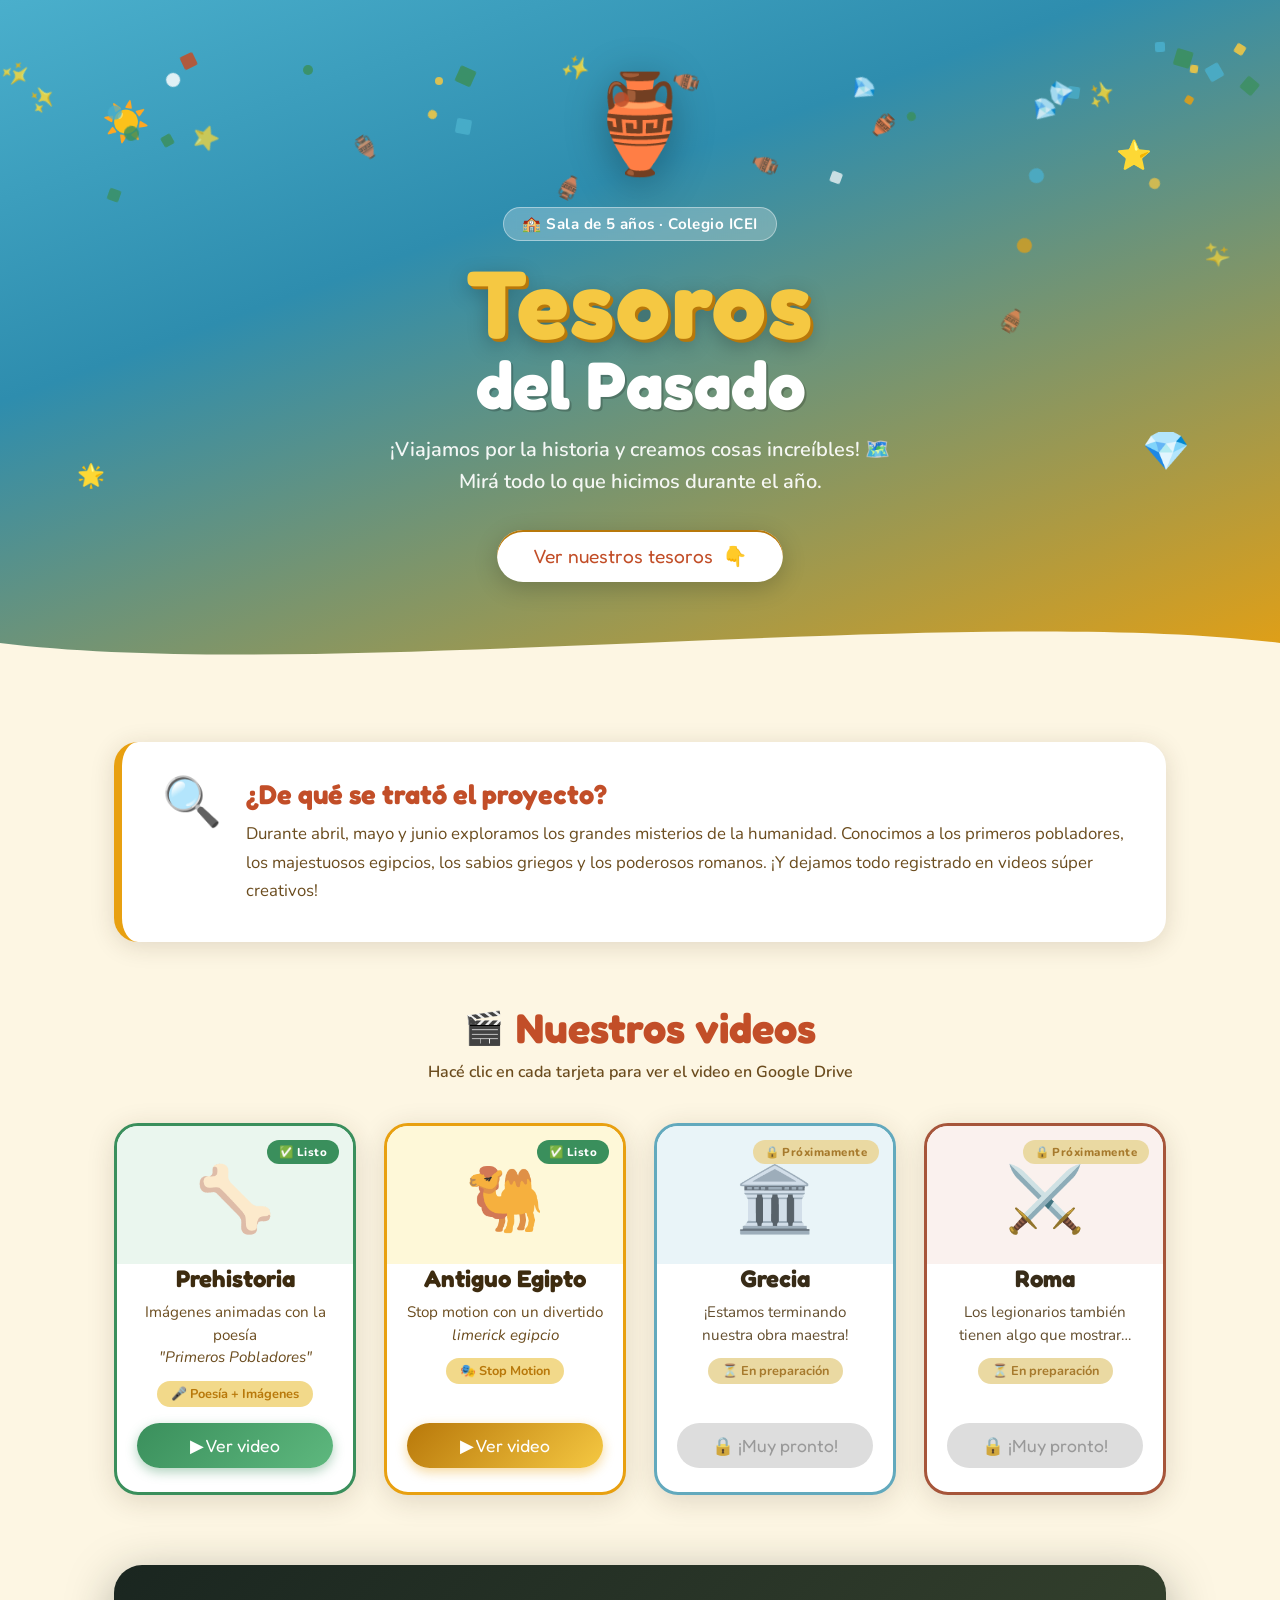
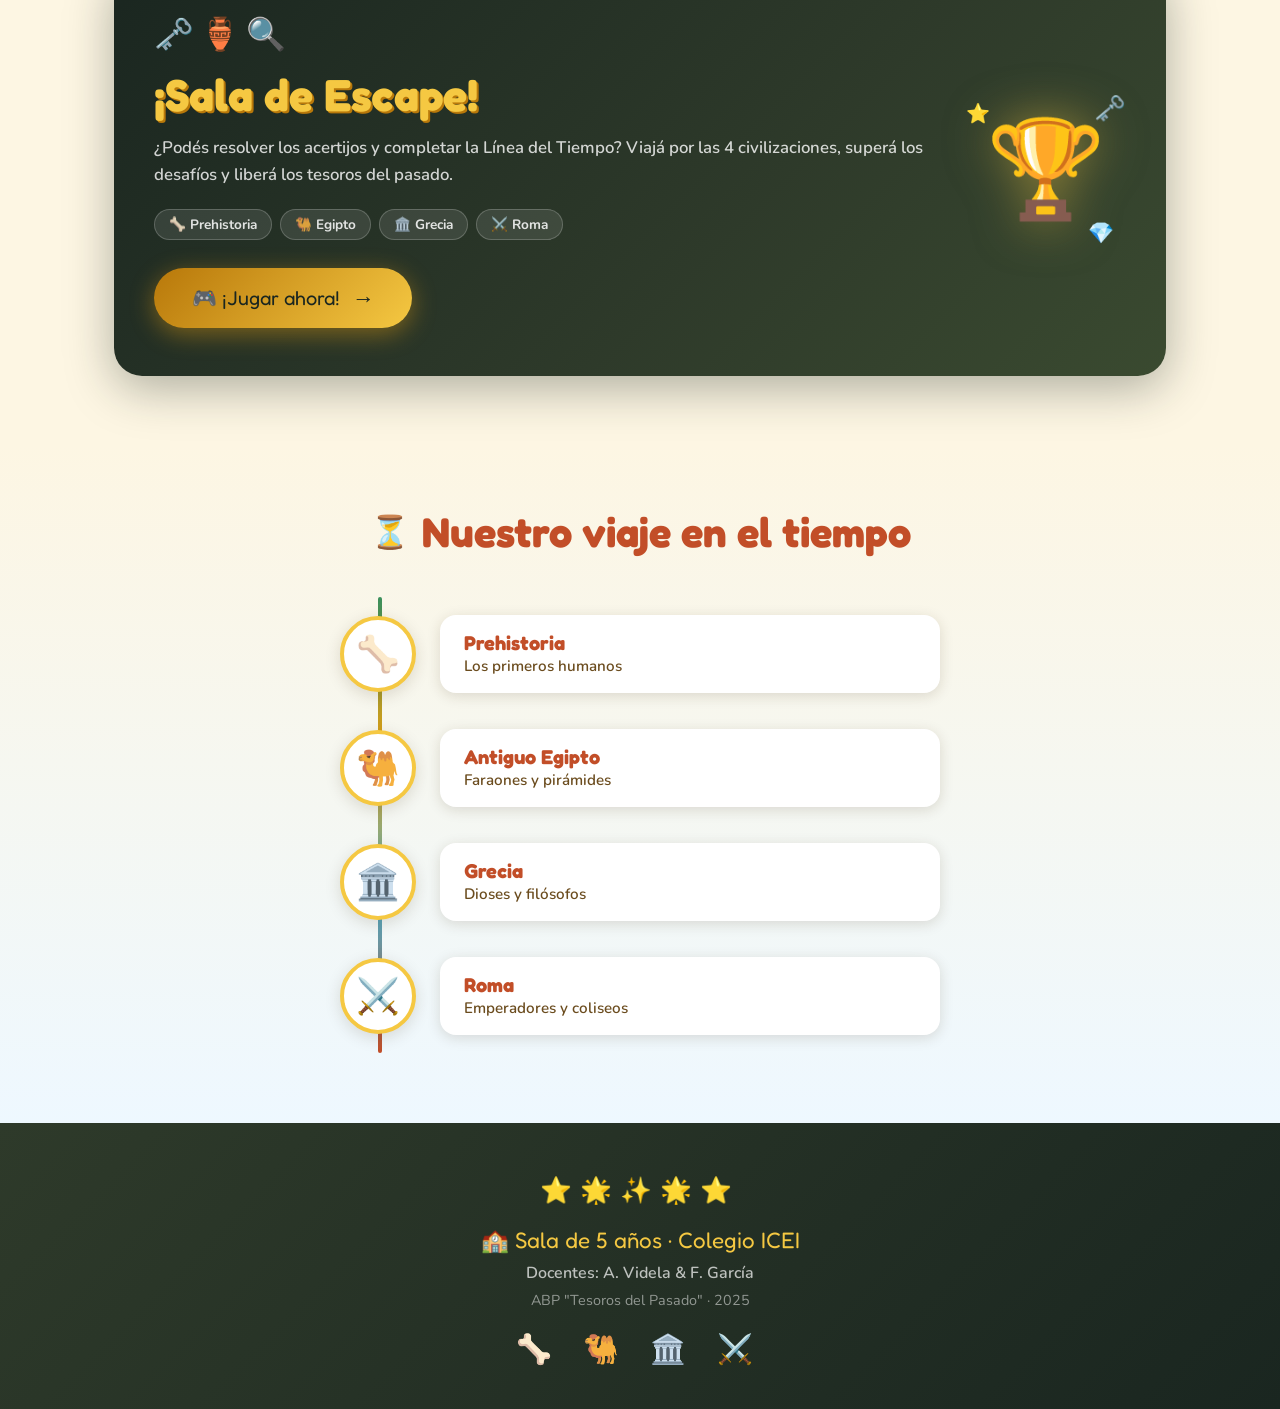
==== index.html @ e6f13789 "Update video links in index.html" ====
<!DOCTYPE html>
<html lang="es">
<head>
  <meta charset="UTF-8" />
  <meta name="viewport" content="width=device-width, initial-scale=1.0" />
  <title>Tesoros del Pasado · Sala de 5 · ICEI</title>
  <link rel="stylesheet" href="styles.css" />
  <link rel="preconnect" href="https://fonts.googleapis.com" />
  <link rel="preconnect" href="https://fonts.gstatic.com" crossorigin />
  <link href="https://fonts.googleapis.com/css2?family=Fredoka+One&family=Nunito:wght@400;600;700;800&display=swap" rel="stylesheet" />
</head>
<body>

  <!-- Partículas de fondo -->
  <div class="particles" id="particles"></div>

  <!-- HERO -->
  <header class="hero">
    <div class="hero-deco deco-sun">☀️</div>
    <div class="hero-deco deco-star1">⭐</div>
    <div class="hero-deco deco-star2">🌟</div>
    <div class="hero-deco deco-gem">💎</div>

    <div class="chest-wrap">
      <div class="chest" aria-hidden="true">🏺</div>
    </div>

    <div class="hero-content">
      <p class="school-tag">🏫 Sala de 5 años · Colegio ICEI</p>
      <h1>
        <span class="title-line1">Tesoros</span>
        <span class="title-line2">del Pasado</span>
      </h1>
      <p class="hero-subtitle">
        ¡Viajamos por la historia y creamos cosas increíbles! 🗺️<br/>
        Mirá todo lo que hicimos durante el año.
      </p>
      <a href="#videos" class="btn-hero">
        <span>Ver nuestros tesoros</span>
        <span class="btn-icon">👇</span>
      </a>
    </div>

    <div class="wave-divider">
      <svg viewBox="0 0 1440 80" preserveAspectRatio="none" xmlns="http://www.w3.org/2000/svg">
        <path d="M0,40 C360,80 1080,0 1440,40 L1440,80 L0,80 Z" fill="var(--bg-main)"/>
      </svg>
    </div>
  </header>

  <!-- INTRO -->
  <section class="intro">
    <div class="container">
      <div class="intro-card">
        <span class="intro-emoji">🔍</span>
        <div>
          <h2>¿De qué se trató el proyecto?</h2>
          <p>
            Durante abril, mayo y junio exploramos los grandes misterios de la humanidad.
            Conocimos a los primeros pobladores, los majestuosos egipcios, los sabios griegos
            y los poderosos romanos. ¡Y dejamos todo registrado en videos súper creativos!
          </p>
        </div>
      </div>
    </div>
  </section>

  <!-- CIVILIZACIONES / VIDEOS -->
  <section class="videos-section" id="videos">
    <div class="container">
      <h2 class="section-title">
        <span class="section-title-emoji">🎬</span>
        Nuestros videos
      </h2>
      <p class="section-subtitle">Hacé clic en cada tarjeta para ver el video en Google Drive</p>

      <div class="cards-grid">

        <!-- PREHISTORIA -->
        <div class="civ-card" data-civ="prehistoria">
          <div class="card-badge ready">✅ Listo</div>
          <div class="card-emoji-wrap">
            <span class="card-emoji">🦴</span>
          </div>
          <div class="card-body">
            <h3 class="card-title">Prehistoria</h3>
            <p class="card-desc">
              Imágenes animadas con la poesía<br/>
              <em>"Primeros Pobladores"</em>
            </p>
            <div class="card-tag">🎤 Poesía + Imágenes</div>
          </div>
          <a
            href="https://drive.google.com/file/d/1XI5J0Gv-bf2W5yd8qesrGZN_6eyUNTQC/view?usp=drive_link"
            target="_blank"
            rel="noopener noreferrer"
            class="card-btn"
            aria-label="Ver video de Prehistoria"
          >
            ▶ Ver video
          </a>
        </div>

        <!-- ANTIGUO EGIPTO -->
        <div class="civ-card" data-civ="egipto">
          <div class="card-badge ready">✅ Listo</div>
          <div class="card-emoji-wrap">
            <span class="card-emoji">🐫</span>
          </div>
          <div class="card-body">
            <h3 class="card-title">Antiguo Egipto</h3>
            <p class="card-desc">
              Stop motion con un divertido<br/>
              <em>limerick egipcio</em>
            </p>
            <div class="card-tag">🎭 Stop Motion</div>
          </div>
          <a
            href="https://drive.google.com/file/d/1hQ1xuEGRsWvH4K3IWUWtG8ObtBaHSPZH/view?usp=drive_link"
            target="_blank"
            rel="noopener noreferrer"
            class="card-btn"
            aria-label="Ver video de Antiguo Egipto"
          >
            ▶ Ver video
          </a>
        </div>

        <!-- GRECIA -->
        <div class="civ-card coming-soon" data-civ="grecia">
          <div class="card-badge soon">🔒 Próximamente</div>
          <div class="card-emoji-wrap">
            <span class="card-emoji">🏛️</span>
          </div>
          <div class="card-body">
            <h3 class="card-title">Grecia</h3>
            <p class="card-desc">
              ¡Estamos terminando<br/>nuestra obra maestra!
            </p>
            <div class="card-tag">⏳ En preparación</div>
          </div>
          <div class="card-btn disabled" aria-disabled="true">
            🔒 ¡Muy pronto!
          </div>
        </div>

        <!-- ROMA -->
        <div class="civ-card coming-soon" data-civ="roma">
          <div class="card-badge soon">🔒 Próximamente</div>
          <div class="card-emoji-wrap">
            <span class="card-emoji">⚔️</span>
          </div>
          <div class="card-body">
            <h3 class="card-title">Roma</h3>
            <p class="card-desc">
              Los legionarios también<br/>tienen algo que mostrar…
            </p>
            <div class="card-tag">⏳ En preparación</div>
          </div>
          <div class="card-btn disabled" aria-disabled="true">
            🔒 ¡Muy pronto!
          </div>
        </div>

      </div>
    </div>
  </section>

  <!-- SALA DE ESCAPE -->
  <section class="escape-section">
    <div class="container">
      <div class="escape-card">
        <div class="escape-left">
          <div class="escape-icons">🗝️🏺🔍</div>
          <h2 class="escape-title">¡Sala de Escape!</h2>
          <p class="escape-desc">
            ¿Podés resolver los acertijos y completar la Línea del Tiempo?
            Viajá por las 4 civilizaciones, superá los desafíos y liberá los tesoros del pasado.
          </p>
          <div class="escape-badges">
            <span>🦴 Prehistoria</span>
            <span>🐫 Egipto</span>
            <span>🏛️ Grecia</span>
            <span>⚔️ Roma</span>
          </div>
          <a href="escape-room/index.html" class="btn-escape">
            <span>🎮 ¡Jugar ahora!</span>
            <span class="btn-escape-arrow">→</span>
          </a>
        </div>
        <div class="escape-right" aria-hidden="true">
          <div class="escape-chest">🏆</div>
          <div class="escape-deco ed1">🗝️</div>
          <div class="escape-deco ed2">⭐</div>
          <div class="escape-deco ed3">💎</div>
        </div>
      </div>
    </div>
  </section>

  <!-- TIMELINE de civilizaciones -->
  <section class="timeline-section">
    <div class="container">
      <h2 class="section-title">
        <span class="section-title-emoji">⏳</span>
        Nuestro viaje en el tiempo
      </h2>
      <div class="timeline">
        <div class="tl-item" data-delay="0">
          <div class="tl-dot">🦴</div>
          <div class="tl-content">
            <strong>Prehistoria</strong>
            <span>Los primeros humanos</span>
          </div>
        </div>
        <div class="tl-item" data-delay="1">
          <div class="tl-dot">🐫</div>
          <div class="tl-content">
            <strong>Antiguo Egipto</strong>
            <span>Faraones y pirámides</span>
          </div>
        </div>
        <div class="tl-item" data-delay="2">
          <div class="tl-dot">🏛️</div>
          <div class="tl-content">
            <strong>Grecia</strong>
            <span>Dioses y filósofos</span>
          </div>
        </div>
        <div class="tl-item" data-delay="3">
          <div class="tl-dot">⚔️</div>
          <div class="tl-content">
            <strong>Roma</strong>
            <span>Emperadores y coliseos</span>
          </div>
        </div>
      </div>
    </div>
  </section>

  <!-- FOOTER -->
  <footer class="footer">
    <div class="container">
      <div class="footer-stars">⭐🌟✨🌟⭐</div>
      <p class="footer-school">🏫 Sala de 5 años · Colegio ICEI</p>
      <p class="footer-teachers">Docentes: A. Videla &amp; F. García</p>
      <p class="footer-year">ABP "Tesoros del Pasado" · 2025</p>
      <div class="footer-emojis">🦴 🐫 🏛️ ⚔️</div>
    </div>
  </footer>

  <script src="script.js"></script>
</body>
</html>
---- styles.css ----
/* ============================================
   TESOROS DEL PASADO — Sala de 5 · ICEI
   Paleta: arena cálida, terracota, dorado,
   cielo turquesa, verde selva
   ============================================ */

/* ---------- Variables ---------- */
:root {
  --bg-main:       #FDF6E3;
  --bg-section:    #FFF8ED;
  --gold:          #E8A010;
  --gold-light:    #F5C842;
  --gold-dark:     #B8780A;
  --terracota:     #C24E28;
  --terracota-lt:  #E8694A;
  --sky:           #4AAFCC;
  --sky-dark:      #2E8DAE;
  --jungle:        #3A8F5C;
  --jungle-lt:     #5EB87E;
  --sand:          #F2D98A;
  --sand-dark:     #C9A83C;
  --text-main:     #3D2B0F;
  --text-soft:     #6B4C1E;
  --white:         #FFFFFF;
  --shadow:        rgba(61,43,15,0.15);
  --radius-card:   24px;
  --radius-btn:    50px;
}

/* ---------- Reset & Base ---------- */
*, *::before, *::after { box-sizing: border-box; margin: 0; padding: 0; }

html { scroll-behavior: smooth; }

body {
  font-family: 'Nunito', sans-serif;
  background: var(--bg-main);
  color: var(--text-main);
  overflow-x: hidden;
  position: relative;
}

/* ---------- Partículas de fondo ---------- */
.particles {
  position: fixed;
  inset: 0;
  pointer-events: none;
  z-index: 0;
  overflow: hidden;
}

.particle {
  position: absolute;
  font-size: 1.4rem;
  opacity: 0.18;
  animation: floatParticle linear infinite;
  user-select: none;
}

@keyframes floatParticle {
  0%   { transform: translateY(110vh) rotate(0deg); opacity: 0; }
  10%  { opacity: 0.18; }
  90%  { opacity: 0.18; }
  100% { transform: translateY(-10vh) rotate(360deg); opacity: 0; }
}

/* ---------- Contenedor ---------- */
.container {
  max-width: 1100px;
  margin: 0 auto;
  padding: 0 24px;
  position: relative;
  z-index: 1;
}

/* ============================================
   HERO
   ============================================ */
.hero {
  position: relative;
  background: linear-gradient(160deg, #4AAFCC 0%, #2E8DAE 35%, #E8A010 100%);
  padding: 60px 24px 100px;
  text-align: center;
  overflow: hidden;
}

/* Decoraciones flotantes hero */
.hero-deco {
  position: absolute;
  font-size: 2.4rem;
  animation: heroDeco 4s ease-in-out infinite alternate;
  pointer-events: none;
}
.deco-sun   { top: 14%; left: 8%;  animation-delay: 0s; }
.deco-star1 { top: 20%; right: 10%; animation-delay: 0.7s; font-size: 1.8rem; }
.deco-star2 { bottom: 28%; left: 6%; animation-delay: 1.2s; font-size: 1.4rem; }
.deco-gem   { bottom: 30%; right: 7%; animation-delay: 0.4s; }

@keyframes heroDeco {
  from { transform: translateY(0) rotate(-8deg); }
  to   { transform: translateY(-14px) rotate(8deg); }
}

/* Cofre animado */
.chest-wrap {
  display: flex;
  justify-content: center;
  margin-bottom: 16px;
}
.chest {
  font-size: 6rem;
  display: inline-block;
  animation: chestBounce 2s ease-in-out infinite;
  filter: drop-shadow(0 8px 20px rgba(0,0,0,0.3));
}
@keyframes chestBounce {
  0%, 100% { transform: translateY(0) scale(1);    }
  50%       { transform: translateY(-12px) scale(1.06); }
}

/* Texto hero */
.school-tag {
  display: inline-block;
  background: rgba(255,255,255,0.25);
  color: var(--white);
  font-weight: 700;
  font-size: 0.95rem;
  border-radius: 50px;
  padding: 6px 18px;
  margin-bottom: 14px;
  letter-spacing: 0.03em;
  backdrop-filter: blur(6px);
  border: 1px solid rgba(255,255,255,0.4);
}

h1 {
  font-family: 'Fredoka One', cursive;
  line-height: 1;
  margin-bottom: 16px;
}
.title-line1 {
  display: block;
  font-size: clamp(3.2rem, 10vw, 6rem);
  color: var(--gold-light);
  text-shadow:
    3px 3px 0 var(--gold-dark),
    0 6px 20px rgba(0,0,0,0.25);
  letter-spacing: 0.02em;
}
.title-line2 {
  display: block;
  font-size: clamp(2.2rem, 7vw, 4.2rem);
  color: var(--white);
  text-shadow: 2px 2px 0 rgba(0,0,0,0.2);
}

.hero-subtitle {
  font-size: clamp(1rem, 3vw, 1.25rem);
  color: rgba(255,255,255,0.92);
  font-weight: 600;
  line-height: 1.6;
  margin-bottom: 32px;
  max-width: 540px;
  margin-left: auto;
  margin-right: auto;
}

/* Botón hero */
.btn-hero {
  display: inline-flex;
  align-items: center;
  gap: 10px;
  background: var(--white);
  color: var(--terracota);
  font-family: 'Fredoka One', cursive;
  font-size: 1.2rem;
  padding: 14px 36px;
  border-radius: var(--radius-btn);
  text-decoration: none;
  box-shadow: 0 6px 24px rgba(0,0,0,0.2), 0 2px 0 var(--gold-dark) inset;
  transition: transform 0.2s, box-shadow 0.2s;
}
.btn-hero:hover {
  transform: translateY(-3px) scale(1.04);
  box-shadow: 0 10px 30px rgba(0,0,0,0.25);
}
.btn-hero:active { transform: translateY(1px); }
.btn-icon { animation: bounce 1.2s ease-in-out infinite; }
@keyframes bounce {
  0%, 100% { transform: translateY(0); }
  50%       { transform: translateY(5px); }
}

/* Wave */
.wave-divider {
  position: absolute;
  bottom: -1px; left: 0; right: 0;
  line-height: 0;
}
.wave-divider svg { width: 100%; height: 80px; }

/* ============================================
   INTRO
   ============================================ */
.intro {
  padding: 60px 0 40px;
}
.intro-card {
  display: flex;
  align-items: flex-start;
  gap: 24px;
  background: var(--white);
  border-radius: var(--radius-card);
  padding: 36px 40px;
  box-shadow: 0 4px 24px var(--shadow);
  border-left: 8px solid var(--gold);
}
.intro-emoji {
  font-size: 3rem;
  flex-shrink: 0;
  line-height: 1;
}
.intro-card h2 {
  font-family: 'Fredoka One', cursive;
  font-size: 1.7rem;
  color: var(--terracota);
  margin-bottom: 10px;
}
.intro-card p {
  font-size: 1.05rem;
  color: var(--text-soft);
  line-height: 1.7;
}

@media (max-width: 600px) {
  .intro-card { flex-direction: column; padding: 24px; }
}

/* ============================================
   VIDEOS SECTION
   ============================================ */
.videos-section {
  padding: 20px 0 70px;
}

.section-title {
  font-family: 'Fredoka One', cursive;
  font-size: clamp(1.8rem, 5vw, 2.6rem);
  color: var(--terracota);
  text-align: center;
  margin-bottom: 8px;
  display: flex;
  align-items: center;
  justify-content: center;
  gap: 12px;
}
.section-title-emoji {
  font-size: 2rem;
  animation: spin 6s linear infinite;
}
@keyframes spin {
  from { transform: rotate(0deg); }
  to   { transform: rotate(360deg); }
}
.section-subtitle {
  text-align: center;
  color: var(--text-soft);
  font-size: 1rem;
  font-weight: 600;
  margin-bottom: 40px;
}

/* GRID */
.cards-grid {
  display: grid;
  grid-template-columns: repeat(auto-fit, minmax(240px, 1fr));
  gap: 28px;
}

/* CARD */
.civ-card {
  position: relative;
  background: var(--white);
  border-radius: var(--radius-card);
  box-shadow: 0 6px 28px var(--shadow);
  display: flex;
  flex-direction: column;
  align-items: center;
  text-align: center;
  overflow: hidden;
  transition: transform 0.3s, box-shadow 0.3s;
  border: 3px solid transparent;
}
.civ-card:hover {
  transform: translateY(-8px) rotate(-1deg);
  box-shadow: 0 16px 40px rgba(61,43,15,0.22);
}
.civ-card.coming-soon {
  opacity: 0.75;
  filter: grayscale(30%);
}
.civ-card.coming-soon:hover {
  transform: translateY(-4px);
}

/* Top accent strip per civilization */
.civ-card[data-civ="prehistoria"] { border-color: var(--jungle); }
.civ-card[data-civ="prehistoria"] .card-emoji-wrap { background: #EAF6EE; }

.civ-card[data-civ="egipto"]      { border-color: var(--gold); }
.civ-card[data-civ="egipto"] .card-emoji-wrap { background: #FEF8D8; }

.civ-card[data-civ="grecia"]      { border-color: var(--sky); }
.civ-card[data-civ="grecia"] .card-emoji-wrap { background: #E5F5FA; }

.civ-card[data-civ="roma"]        { border-color: var(--terracota); }
.civ-card[data-civ="roma"] .card-emoji-wrap { background: #FDF0EC; }

/* Badge */
.card-badge {
  position: absolute;
  top: 14px; right: 14px;
  font-size: 0.72rem;
  font-weight: 800;
  padding: 4px 12px;
  border-radius: 50px;
  letter-spacing: 0.04em;
}
.card-badge.ready {
  background: var(--jungle);
  color: var(--white);
}
.card-badge.soon {
  background: var(--sand);
  color: var(--gold-dark);
}

/* Emoji area */
.card-emoji-wrap {
  width: 100%;
  padding: 30px 0 20px;
}
.card-emoji {
  font-size: 4rem;
  display: block;
  animation: cardEmoji 3s ease-in-out infinite alternate;
}
@keyframes cardEmoji {
  from { transform: scale(1) rotate(-4deg); }
  to   { transform: scale(1.1) rotate(4deg); }
}

/* Body */
.card-body {
  padding: 0 20px 16px;
  flex: 1;
}
.card-title {
  font-family: 'Fredoka One', cursive;
  font-size: 1.5rem;
  margin-bottom: 8px;
  color: var(--text-main);
}
.card-desc {
  font-size: 0.95rem;
  color: var(--text-soft);
  line-height: 1.5;
  margin-bottom: 12px;
}
.card-tag {
  display: inline-block;
  font-size: 0.8rem;
  font-weight: 700;
  background: var(--sand);
  color: var(--gold-dark);
  padding: 4px 14px;
  border-radius: 50px;
}

/* Card button */
.card-btn {
  display: block;
  width: calc(100% - 40px);
  margin: 0 20px 24px;
  padding: 12px 0;
  border-radius: var(--radius-btn);
  font-family: 'Fredoka One', cursive;
  font-size: 1.1rem;
  text-decoration: none;
  text-align: center;
  transition: transform 0.2s, filter 0.2s;
}
a.card-btn {
  background: linear-gradient(135deg, var(--terracota), var(--terracota-lt));
  color: var(--white);
  box-shadow: 0 4px 12px rgba(194,78,40,0.4);
}
a.card-btn:hover {
  transform: scale(1.04);
  filter: brightness(1.1);
}
.card-btn.disabled {
  background: #ddd;
  color: #999;
  cursor: not-allowed;
}

/* Per-civ button colors */
.civ-card[data-civ="prehistoria"] a.card-btn {
  background: linear-gradient(135deg, var(--jungle), var(--jungle-lt));
  box-shadow: 0 4px 12px rgba(58,143,92,0.4);
}
.civ-card[data-civ="egipto"] a.card-btn {
  background: linear-gradient(135deg, var(--gold-dark), var(--gold-light));
  box-shadow: 0 4px 12px rgba(232,160,16,0.4);
}
.civ-card[data-civ="grecia"] a.card-btn {
  background: linear-gradient(135deg, var(--sky-dark), var(--sky));
  box-shadow: 0 4px 12px rgba(74,175,204,0.4);
}

/* ============================================
   SALA DE ESCAPE
   ============================================ */
.escape-section {
  padding: 0 0 70px;
}

.escape-card {
  background: linear-gradient(135deg, #1A2620 0%, #2E3A2A 60%, #3A4A30 100%);
  border-radius: 28px;
  padding: 48px 40px;
  display: flex;
  align-items: center;
  gap: 40px;
  box-shadow: 0 12px 48px rgba(26,38,32,.35);
  overflow: hidden;
  position: relative;
}

/* Left column */
.escape-left { flex: 1; min-width: 0; }

.escape-icons {
  font-size: 2rem;
  letter-spacing: 6px;
  margin-bottom: 14px;
  animation: escIcons 3s ease-in-out infinite alternate;
}
@keyframes escIcons {
  from { transform: translateY(0); }
  to   { transform: translateY(-6px); }
}

.escape-title {
  font-family: 'Fredoka One', cursive;
  font-size: clamp(2rem, 5vw, 2.8rem);
  color: var(--gold-light);
  margin-bottom: 14px;
  line-height: 1.1;
  text-shadow: 2px 2px 0 var(--gold-dark);
}

.escape-desc {
  font-size: 1.05rem;
  color: rgba(255,255,255,.8);
  line-height: 1.65;
  margin-bottom: 20px;
  font-weight: 600;
}

.escape-badges {
  display: flex;
  flex-wrap: wrap;
  gap: 8px;
  margin-bottom: 28px;
}
.escape-badges span {
  background: rgba(255,255,255,.1);
  color: rgba(255,255,255,.85);
  font-weight: 700;
  font-size: .85rem;
  padding: 5px 14px;
  border-radius: 50px;
  border: 1px solid rgba(255,255,255,.2);
}

/* CTA button */
.btn-escape {
  display: inline-flex;
  align-items: center;
  gap: 12px;
  background: linear-gradient(135deg, var(--gold-dark), var(--gold-light));
  color: #1A2620;
  font-family: 'Fredoka One', cursive;
  font-size: 1.25rem;
  padding: 16px 38px;
  border-radius: var(--radius-btn);
  text-decoration: none;
  box-shadow: 0 6px 24px rgba(232,160,16,.45);
  transition: transform .22s, box-shadow .22s, filter .22s;
}
.btn-escape:hover {
  transform: translateY(-4px) scale(1.04);
  box-shadow: 0 12px 32px rgba(232,160,16,.55);
  filter: brightness(1.08);
}
.btn-escape:active { transform: translateY(1px); }
.btn-escape-arrow {
  font-size: 1.4rem;
  transition: transform .2s;
}
.btn-escape:hover .btn-escape-arrow { transform: translateX(5px); }

/* Right column — decorative trophy */
.escape-right {
  flex-shrink: 0;
  position: relative;
  width: 160px;
  height: 160px;
  display: flex;
  align-items: center;
  justify-content: center;
}
.escape-chest {
  font-size: 6rem;
  animation: chestBounce 2s ease-in-out infinite;
  filter: drop-shadow(0 0 24px rgba(245,200,66,.5));
  line-height: 1;
}
.escape-deco {
  position: absolute;
  font-size: 1.6rem;
  animation: heroDeco 3.5s ease-in-out infinite alternate;
}
.ed1 { top: 0; right: 0;  animation-delay: 0s; }
.ed2 { top: 10px; left: 0; animation-delay: .6s; font-size: 1.2rem; }
.ed3 { bottom: 4px; right: 12px; animation-delay: 1.1s; font-size: 1.3rem; }

@media (max-width: 640px) {
  .escape-card {
    flex-direction: column;
    padding: 32px 24px;
    text-align: center;
  }
  .escape-badges { justify-content: center; }
  .escape-right { width: 100px; height: 100px; }
  .escape-chest { font-size: 4.5rem; }
}



/* ============================================
   TIMELINE
   ============================================ */
.timeline-section {
  background: linear-gradient(180deg, var(--bg-main) 0%, #EEF8FF 100%);
  padding: 60px 0 70px;
}

.timeline {
  position: relative;
  display: flex;
  flex-direction: column;
  gap: 0;
  margin-top: 40px;
  max-width: 600px;
  margin-left: auto;
  margin-right: auto;
}
/* Vertical line */
.timeline::before {
  content: '';
  position: absolute;
  left: 38px;
  top: 0; bottom: 0;
  width: 4px;
  background: linear-gradient(180deg, var(--jungle), var(--gold), var(--sky), var(--terracota));
  border-radius: 4px;
}

.tl-item {
  display: flex;
  align-items: center;
  gap: 24px;
  padding: 18px 0;
  opacity: 0;
  transform: translateX(-30px);
  transition: opacity 0.5s ease, transform 0.5s ease;
}
.tl-item.visible {
  opacity: 1;
  transform: translateX(0);
}

.tl-dot {
  width: 76px;
  height: 76px;
  border-radius: 50%;
  background: var(--white);
  box-shadow: 0 4px 16px var(--shadow);
  display: flex;
  align-items: center;
  justify-content: center;
  font-size: 2.2rem;
  flex-shrink: 0;
  border: 4px solid var(--gold-light);
  z-index: 1;
}

.tl-content {
  background: var(--white);
  border-radius: 16px;
  padding: 16px 24px;
  box-shadow: 0 3px 14px var(--shadow);
  flex: 1;
}
.tl-content strong {
  display: block;
  font-family: 'Fredoka One', cursive;
  font-size: 1.25rem;
  color: var(--terracota);
}
.tl-content span {
  font-size: 0.95rem;
  color: var(--text-soft);
  font-weight: 600;
}

/* ============================================
   FOOTER
   ============================================ */
.footer {
  background: linear-gradient(135deg, #2E3A2A 0%, #1A2620 100%);
  color: var(--white);
  text-align: center;
  padding: 50px 24px 40px;
}
.footer-stars {
  font-size: 1.6rem;
  letter-spacing: 8px;
  margin-bottom: 18px;
  animation: starPulse 2s ease-in-out infinite;
}
@keyframes starPulse {
  0%, 100% { opacity: 1; }
  50%       { opacity: 0.6; }
}
.footer-school {
  font-family: 'Fredoka One', cursive;
  font-size: 1.4rem;
  margin-bottom: 8px;
  color: var(--gold-light);
}
.footer-teachers {
  font-size: 1rem;
  color: rgba(255,255,255,0.7);
  margin-bottom: 6px;
  font-weight: 600;
}
.footer-year {
  font-size: 0.9rem;
  color: rgba(255,255,255,0.5);
  margin-bottom: 20px;
}
.footer-emojis {
  font-size: 1.8rem;
  letter-spacing: 12px;
}

/* ============================================
   RESPONSIVE
   ============================================ */
@media (max-width: 700px) {
  .cards-grid {
    grid-template-columns: 1fr 1fr;
    gap: 18px;
  }
  .card-emoji { font-size: 3rem; }
  .card-title { font-size: 1.25rem; }
}
@media (max-width: 480px) {
  .cards-grid { grid-template-columns: 1fr; }
  .timeline::before { left: 30px; }
  .tl-dot { width: 62px; height: 62px; font-size: 1.8rem; }
}
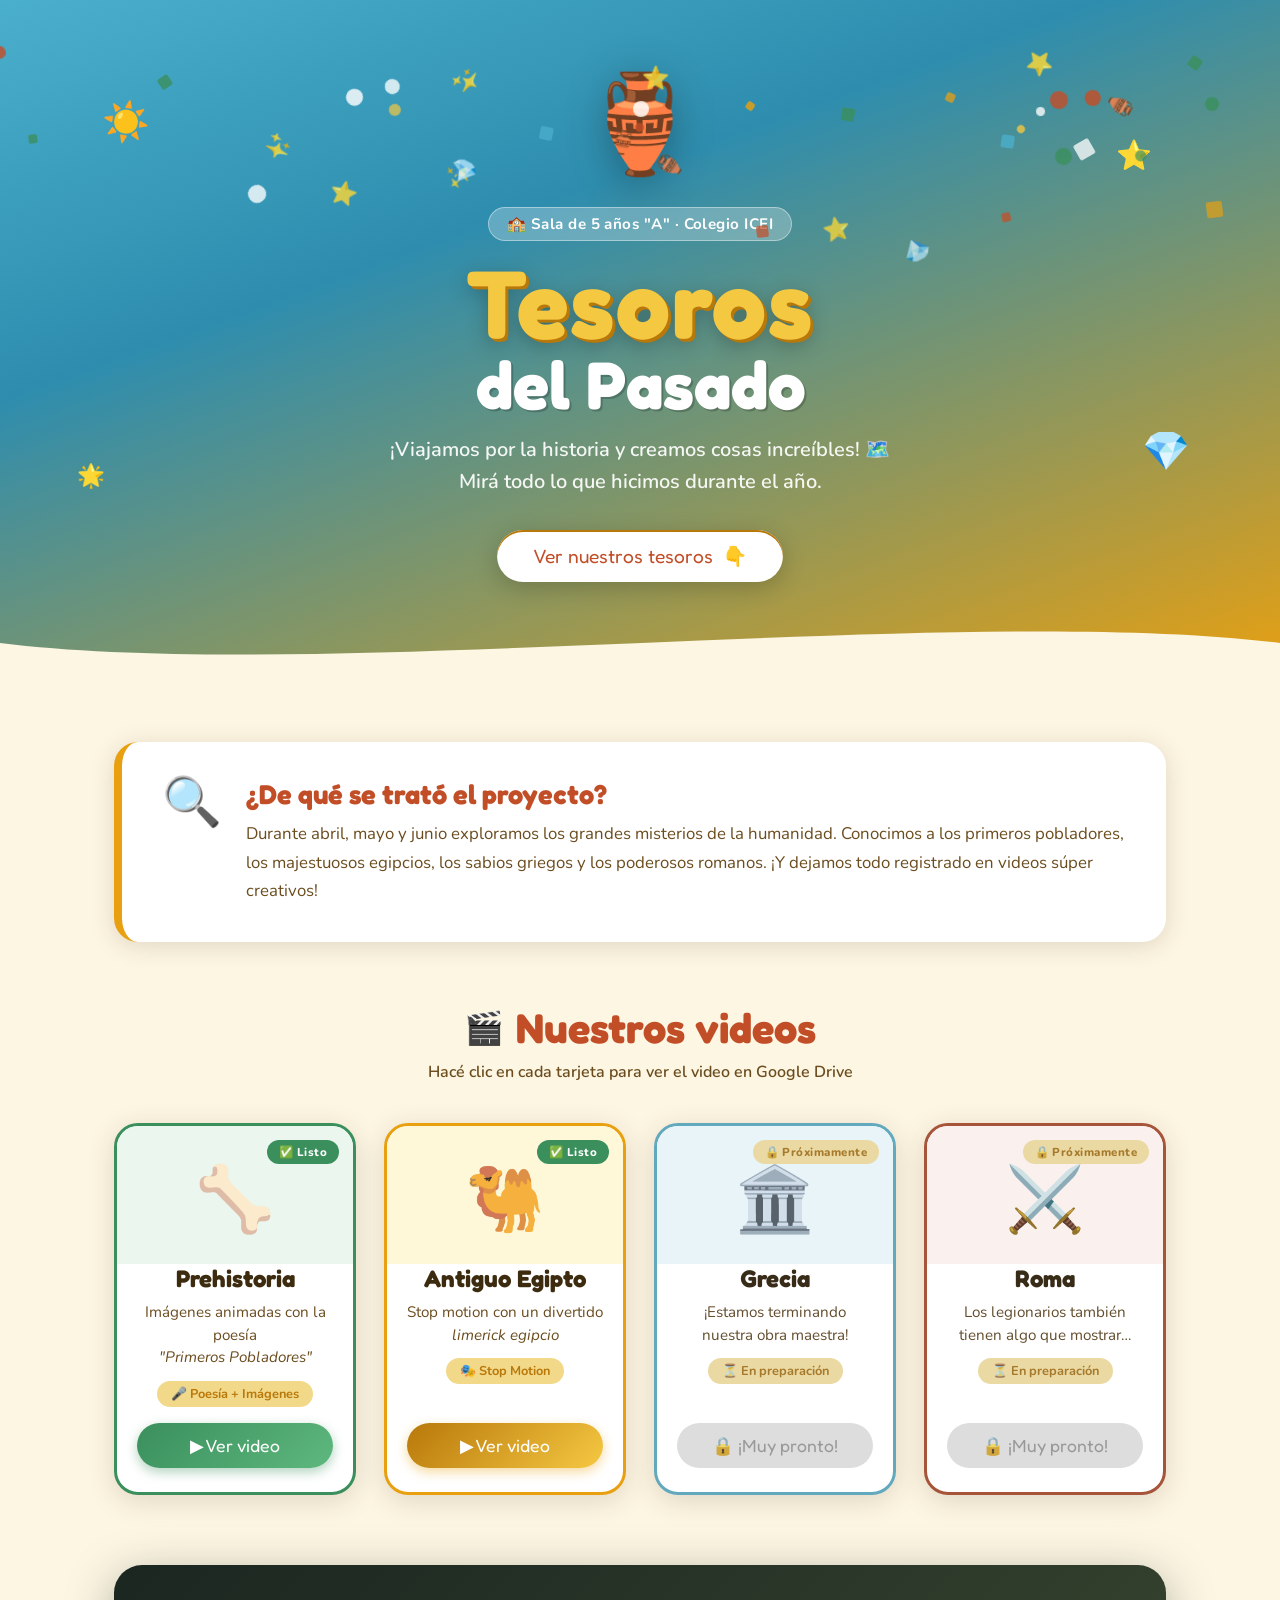
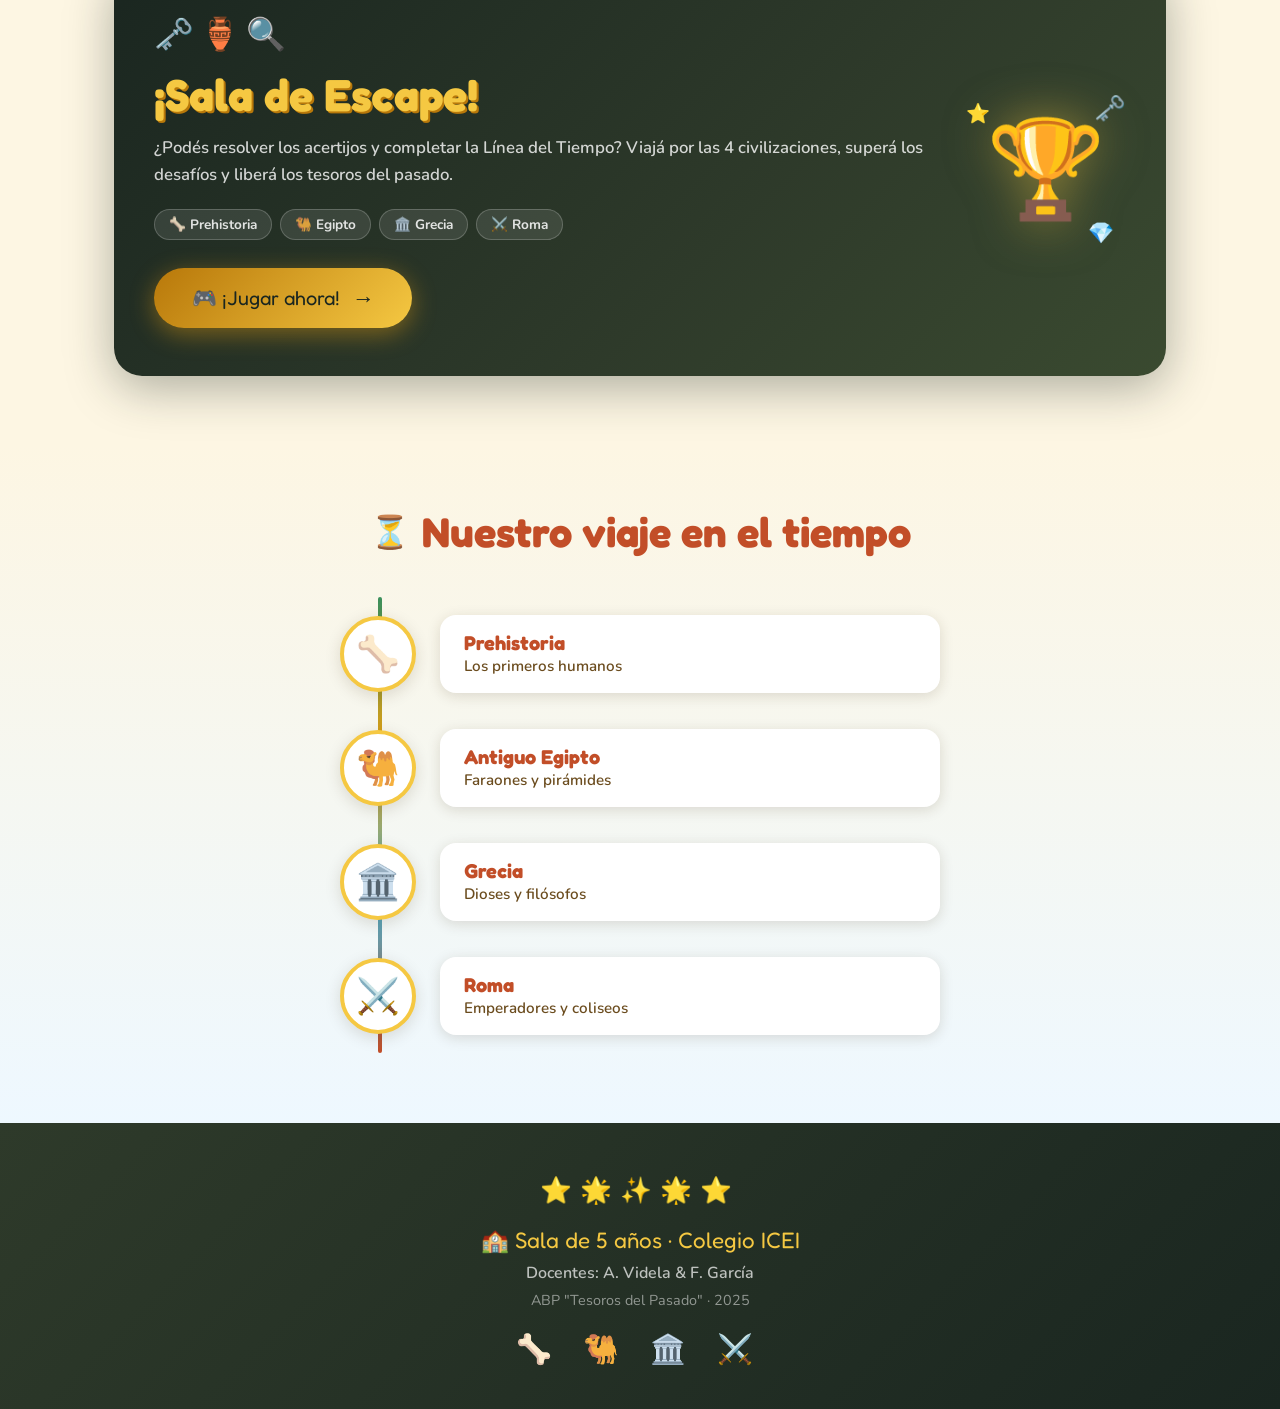
==== commit 179551ea: "Update title and school tag in index.html" ====
--- a/index.html
+++ b/index.html
@@ -3,7 +3,7 @@
 <head>
   <meta charset="UTF-8" />
   <meta name="viewport" content="width=device-width, initial-scale=1.0" />
-  <title>Tesoros del Pasado · Sala de 5 · ICEI</title>
+  <title>Tesoros del Pasado · Sala de 5 A · ICEI</title>
   <link rel="stylesheet" href="styles.css" />
   <link rel="preconnect" href="https://fonts.googleapis.com" />
   <link rel="preconnect" href="https://fonts.gstatic.com" crossorigin />
@@ -26,7 +26,7 @@
     </div>
 
     <div class="hero-content">
-      <p class="school-tag">🏫 Sala de 5 años · Colegio ICEI</p>
+      <p class="school-tag">🏫 Sala de 5 años "A" · Colegio ICEI</p>
       <h1>
         <span class="title-line1">Tesoros</span>
         <span class="title-line2">del Pasado</span>
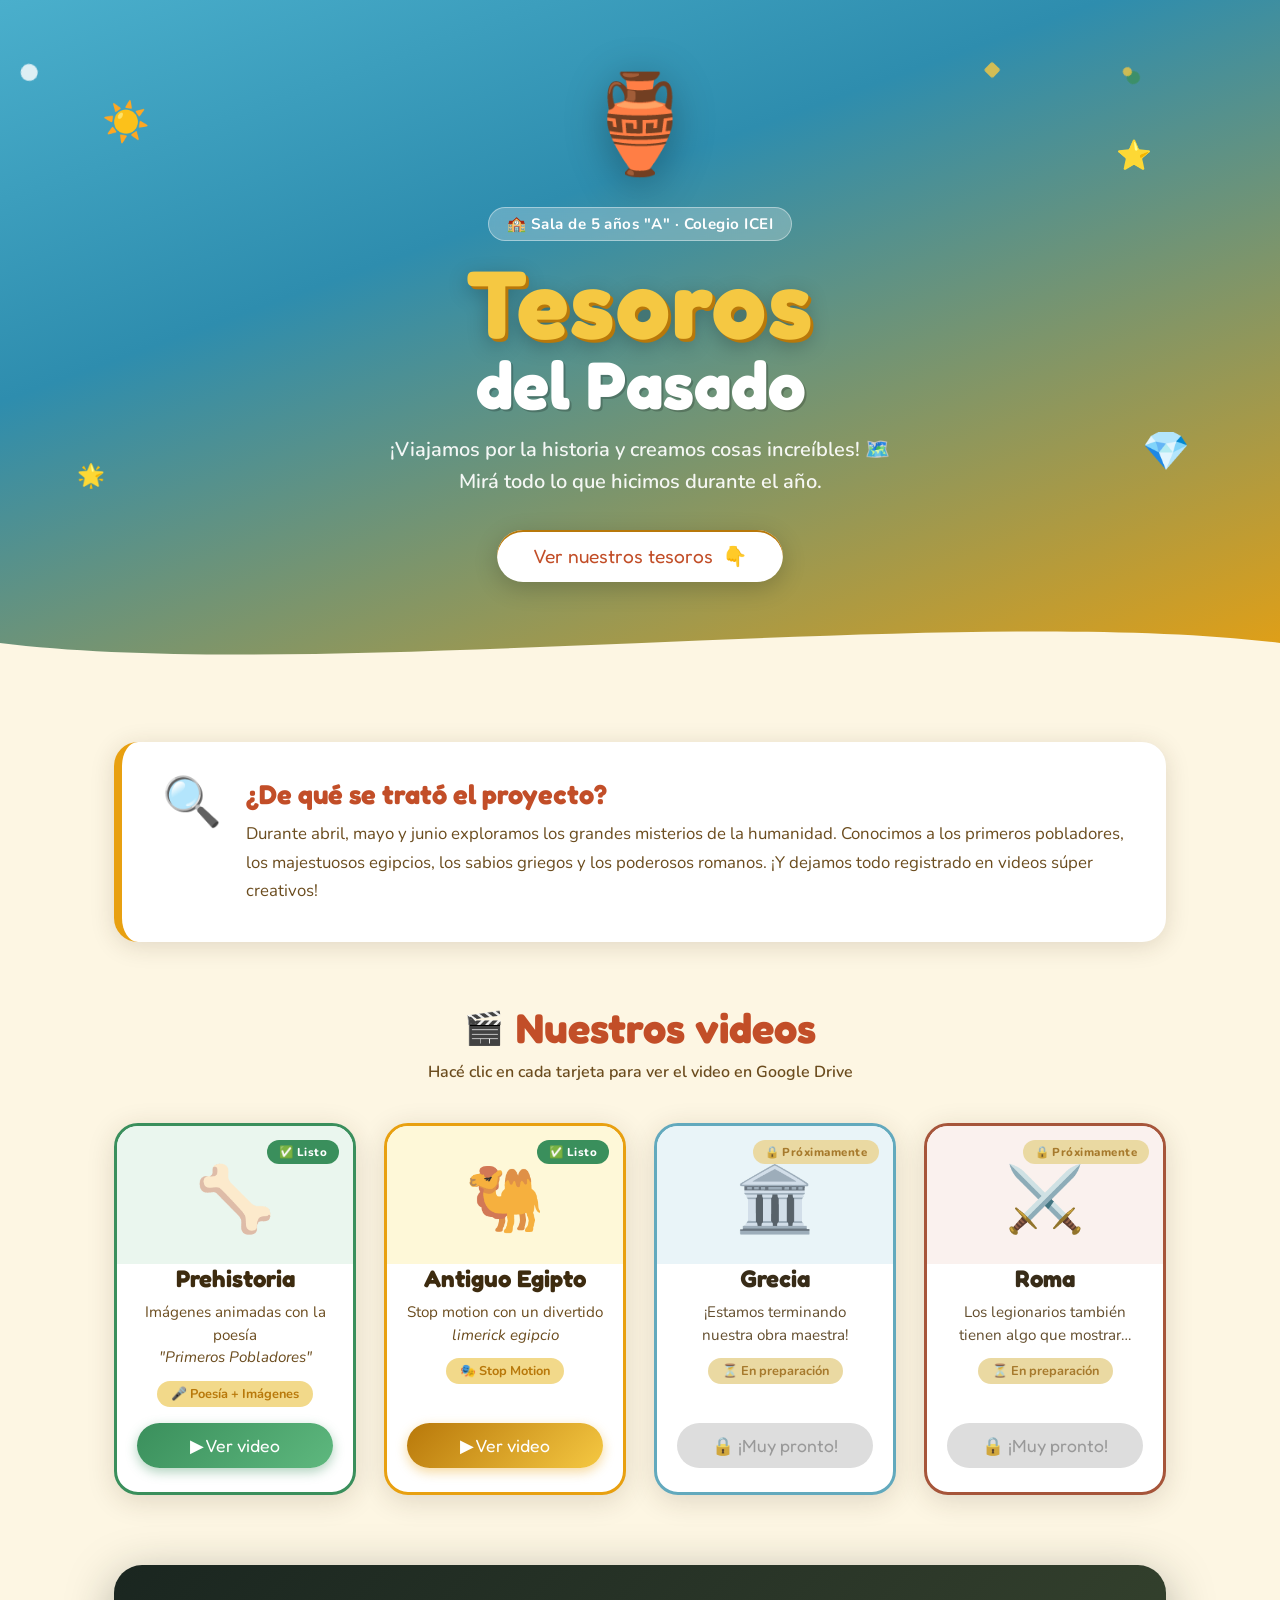
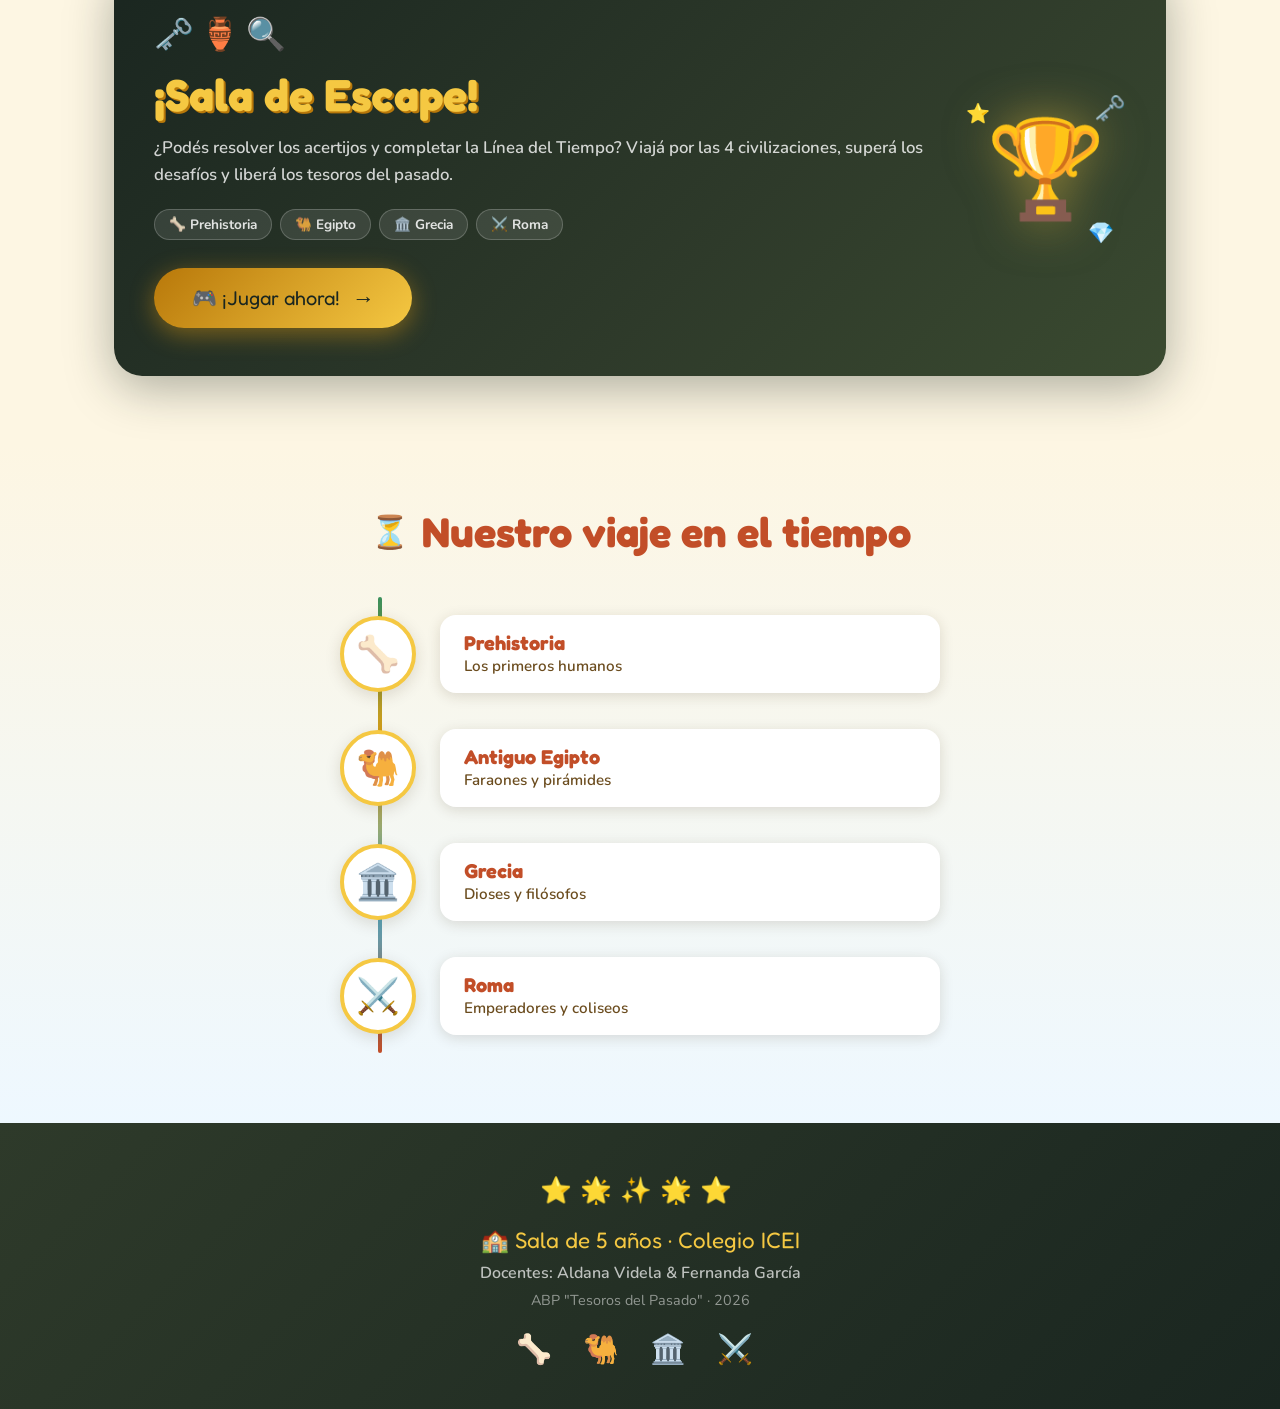
==== commit 4ba40faf: "Update index.html" ====
--- a/index.html
+++ b/index.html
@@ -183,7 +183,7 @@
             <span>🏛️ Grecia</span>
             <span>⚔️ Roma</span>
           </div>
-          <a href="escape-room/index.html" class="btn-escape">
+          <a href="escaperoom/index.html" class="btn-escape">
             <span>🎮 ¡Jugar ahora!</span>
             <span class="btn-escape-arrow">→</span>
           </a>
@@ -243,8 +243,8 @@
     <div class="container">
       <div class="footer-stars">⭐🌟✨🌟⭐</div>
       <p class="footer-school">🏫 Sala de 5 años · Colegio ICEI</p>
-      <p class="footer-teachers">Docentes: A. Videla &amp; F. García</p>
-      <p class="footer-year">ABP "Tesoros del Pasado" · 2025</p>
+      <p class="footer-teachers">Docentes: Aldana Videla &amp; Fernanda García</p>
+      <p class="footer-year">ABP "Tesoros del Pasado" · 2026</p>
       <div class="footer-emojis">🦴 🐫 🏛️ ⚔️</div>
     </div>
   </footer>
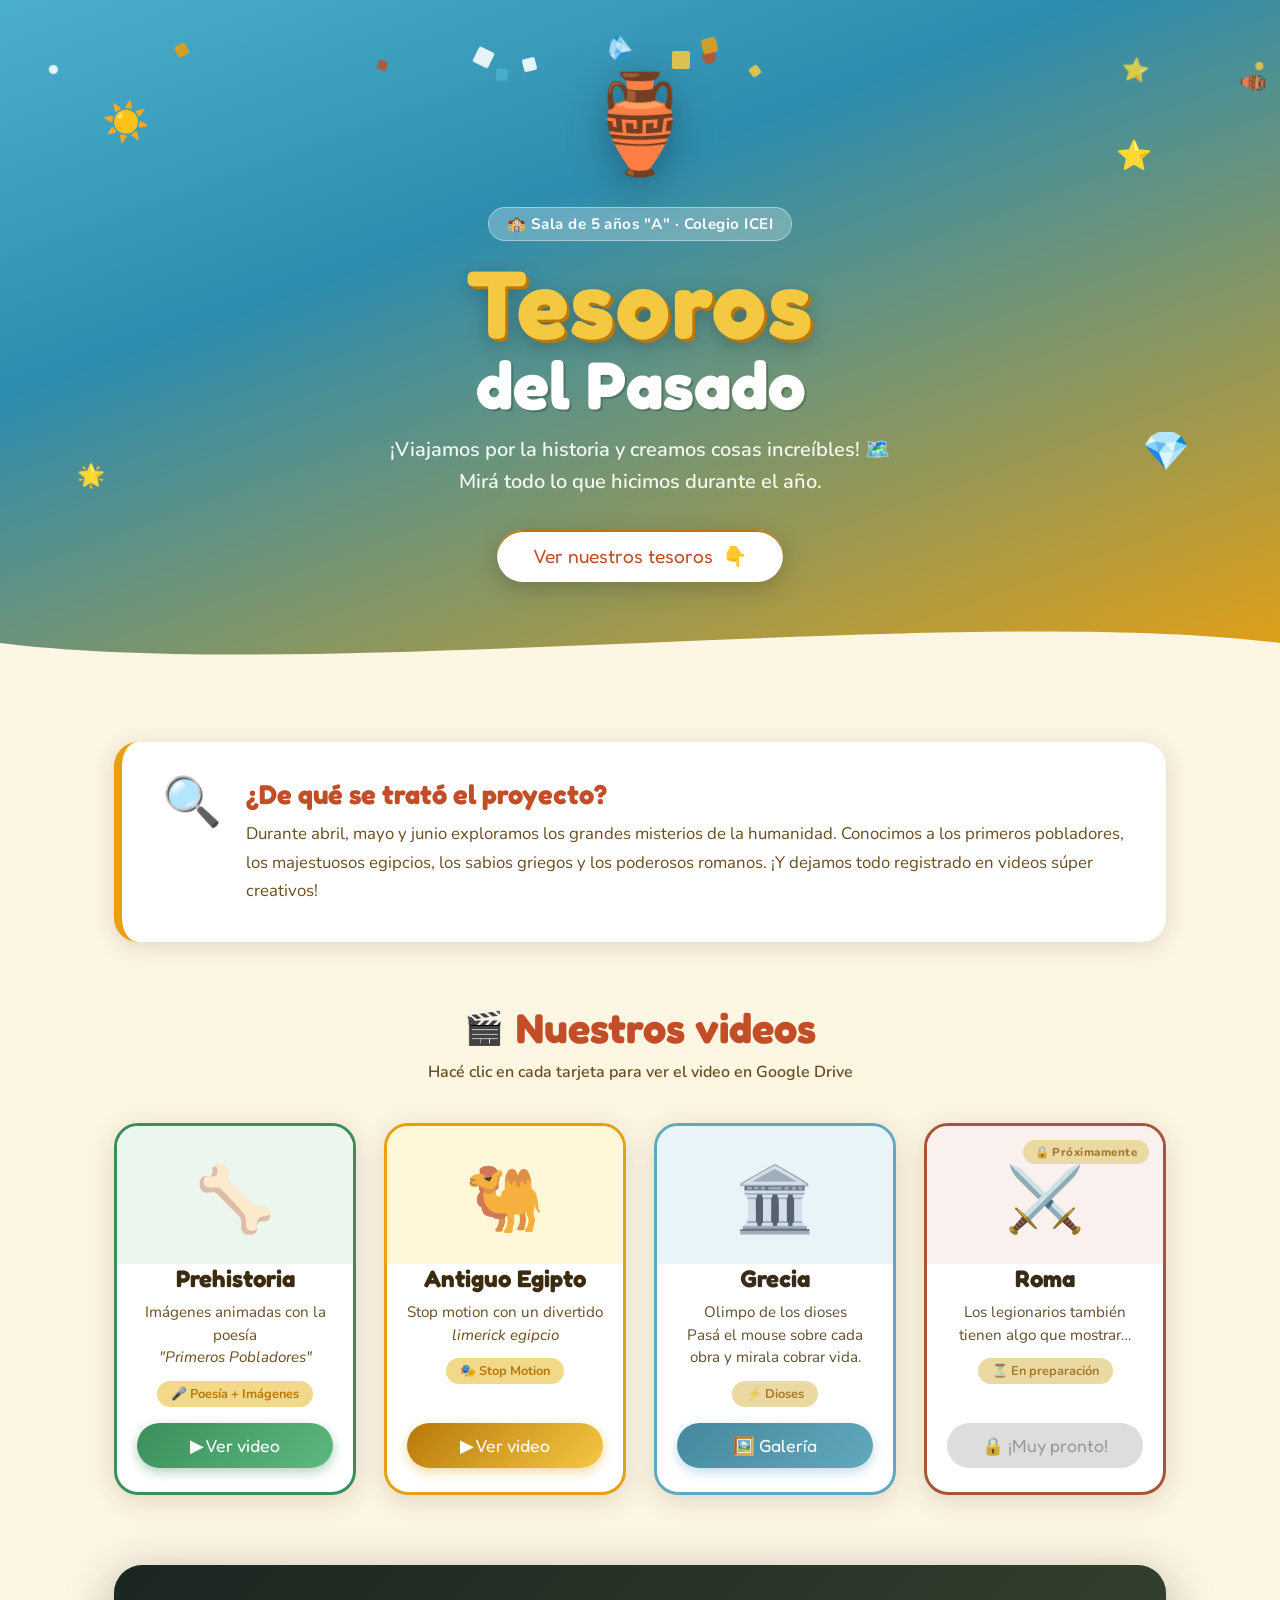
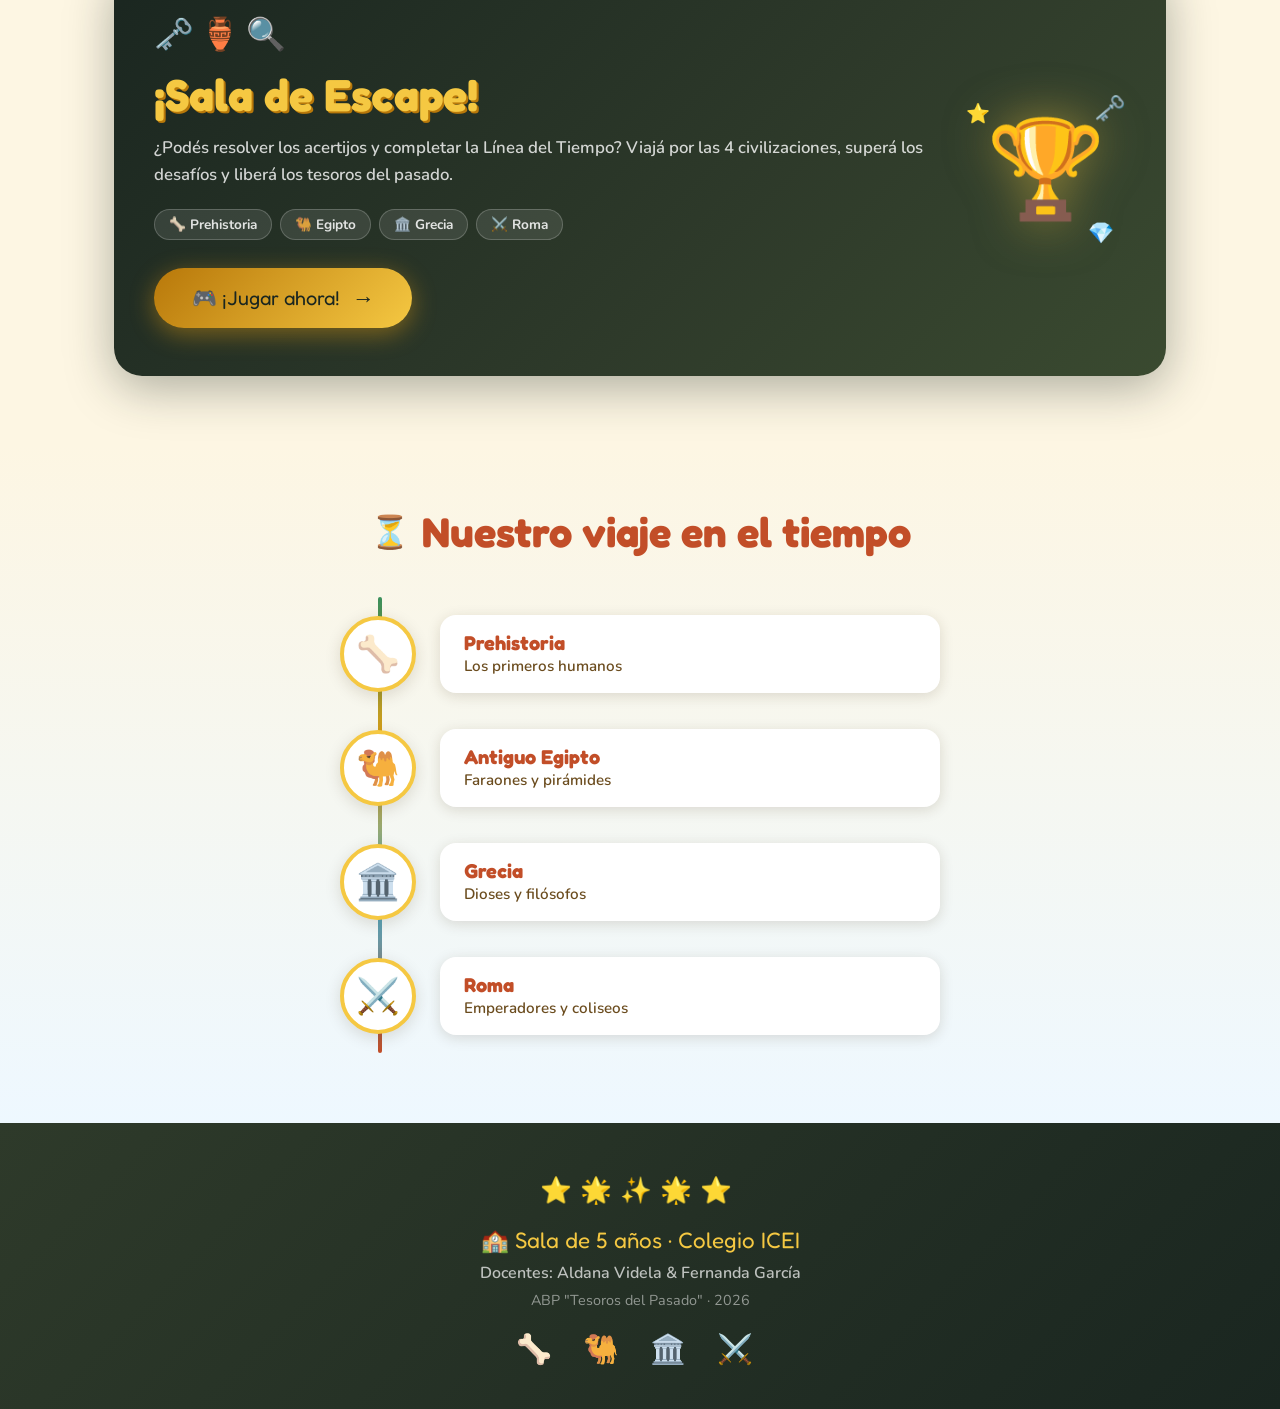
==== commit b398ed81: "Update civilization cards and modify gallery link Removed 'Listo' badge and updated 'Próximamente' s" ====
--- a/index.html
+++ b/index.html
@@ -78,7 +78,6 @@
 
         <!-- PREHISTORIA -->
         <div class="civ-card" data-civ="prehistoria">
-          <div class="card-badge ready">✅ Listo</div>
           <div class="card-emoji-wrap">
             <span class="card-emoji">🦴</span>
           </div>
@@ -103,7 +102,6 @@
 
         <!-- ANTIGUO EGIPTO -->
         <div class="civ-card" data-civ="egipto">
-          <div class="card-badge ready">✅ Listo</div>
           <div class="card-emoji-wrap">
             <span class="card-emoji">🐫</span>
           </div>
@@ -128,20 +126,24 @@
 
         <!-- GRECIA -->
         <div class="civ-card coming-soon" data-civ="grecia">
-          <div class="card-badge soon">🔒 Próximamente</div>
           <div class="card-emoji-wrap">
             <span class="card-emoji">🏛️</span>
           </div>
           <div class="card-body">
             <h3 class="card-title">Grecia</h3>
             <p class="card-desc">
-              ¡Estamos terminando<br/>nuestra obra maestra!
-            </p>
-            <div class="card-tag">⏳ En preparación</div>
-          </div>
-          <div class="card-btn disabled" aria-disabled="true">
-            🔒 ¡Muy pronto!
-          </div>
+              Olimpo de los dioses <br> Pasá el mouse sobre cada obra y mirala cobrar vida.
+            </p>
+            <div class="card-tag">⚡ Dioses</div>
+          </div>
+            <a href="grecia/dioses.html"
+              target="_blank"
+              rel="noopener noreferrer"
+              class="card-btn"
+              aria-label="Galería"
+          >
+            🖼️ Galería
+            </a>
         </div>
 
         <!-- ROMA -->
@@ -198,6 +200,8 @@
     </div>
   </section>
 
+ 
+
   <!-- TIMELINE de civilizaciones -->
   <section class="timeline-section">
     <div class="container">
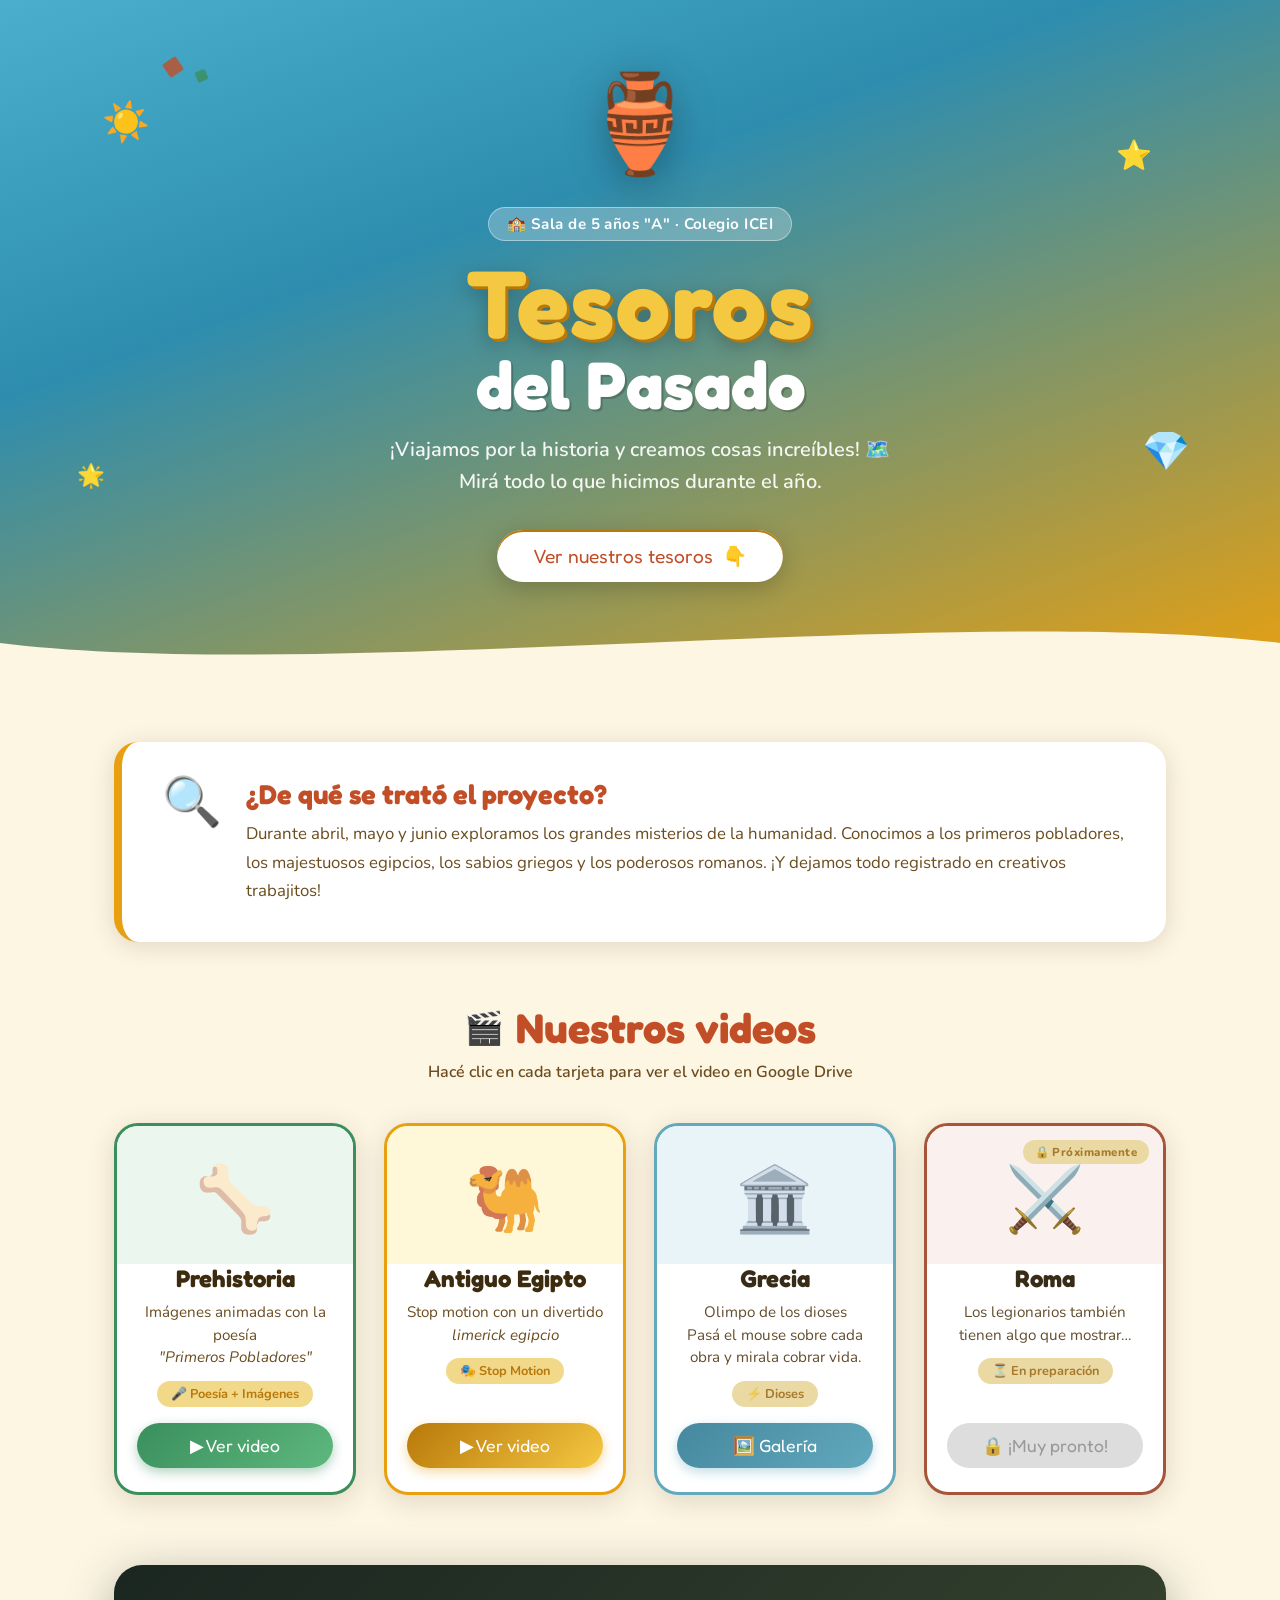
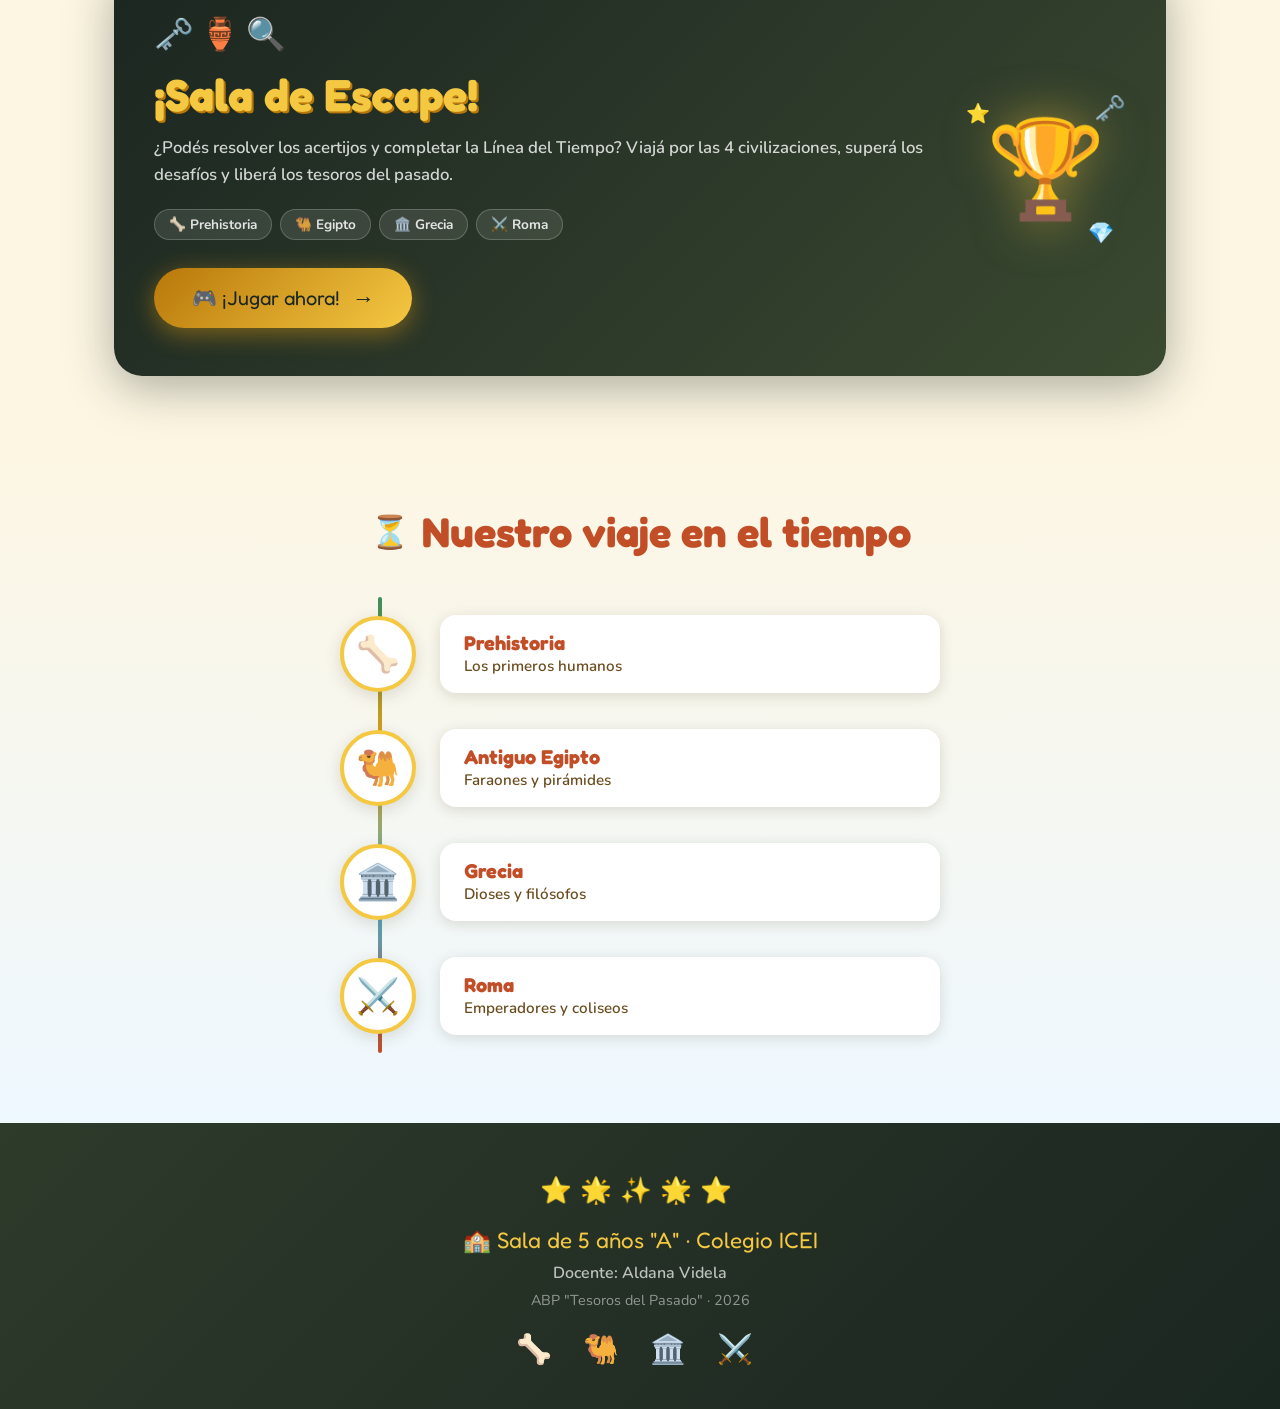
==== commit 0eebcd1a: "Revise project summary and footer information Updated project description and footer details." ====
--- a/index.html
+++ b/index.html
@@ -58,7 +58,7 @@
           <p>
             Durante abril, mayo y junio exploramos los grandes misterios de la humanidad.
             Conocimos a los primeros pobladores, los majestuosos egipcios, los sabios griegos
-            y los poderosos romanos. ¡Y dejamos todo registrado en videos súper creativos!
+            y los poderosos romanos. ¡Y dejamos todo registrado en creativos trabajitos!
           </p>
         </div>
       </div>
@@ -246,8 +246,8 @@
   <footer class="footer">
     <div class="container">
       <div class="footer-stars">⭐🌟✨🌟⭐</div>
-      <p class="footer-school">🏫 Sala de 5 años · Colegio ICEI</p>
-      <p class="footer-teachers">Docentes: Aldana Videla &amp; Fernanda García</p>
+      <p class="footer-school">🏫 Sala de 5 años "A" · Colegio ICEI</p>
+      <p class="footer-teachers">Docente: Aldana Videla</p>
       <p class="footer-year">ABP "Tesoros del Pasado" · 2026</p>
       <div class="footer-emojis">🦴 🐫 🏛️ ⚔️</div>
     </div>
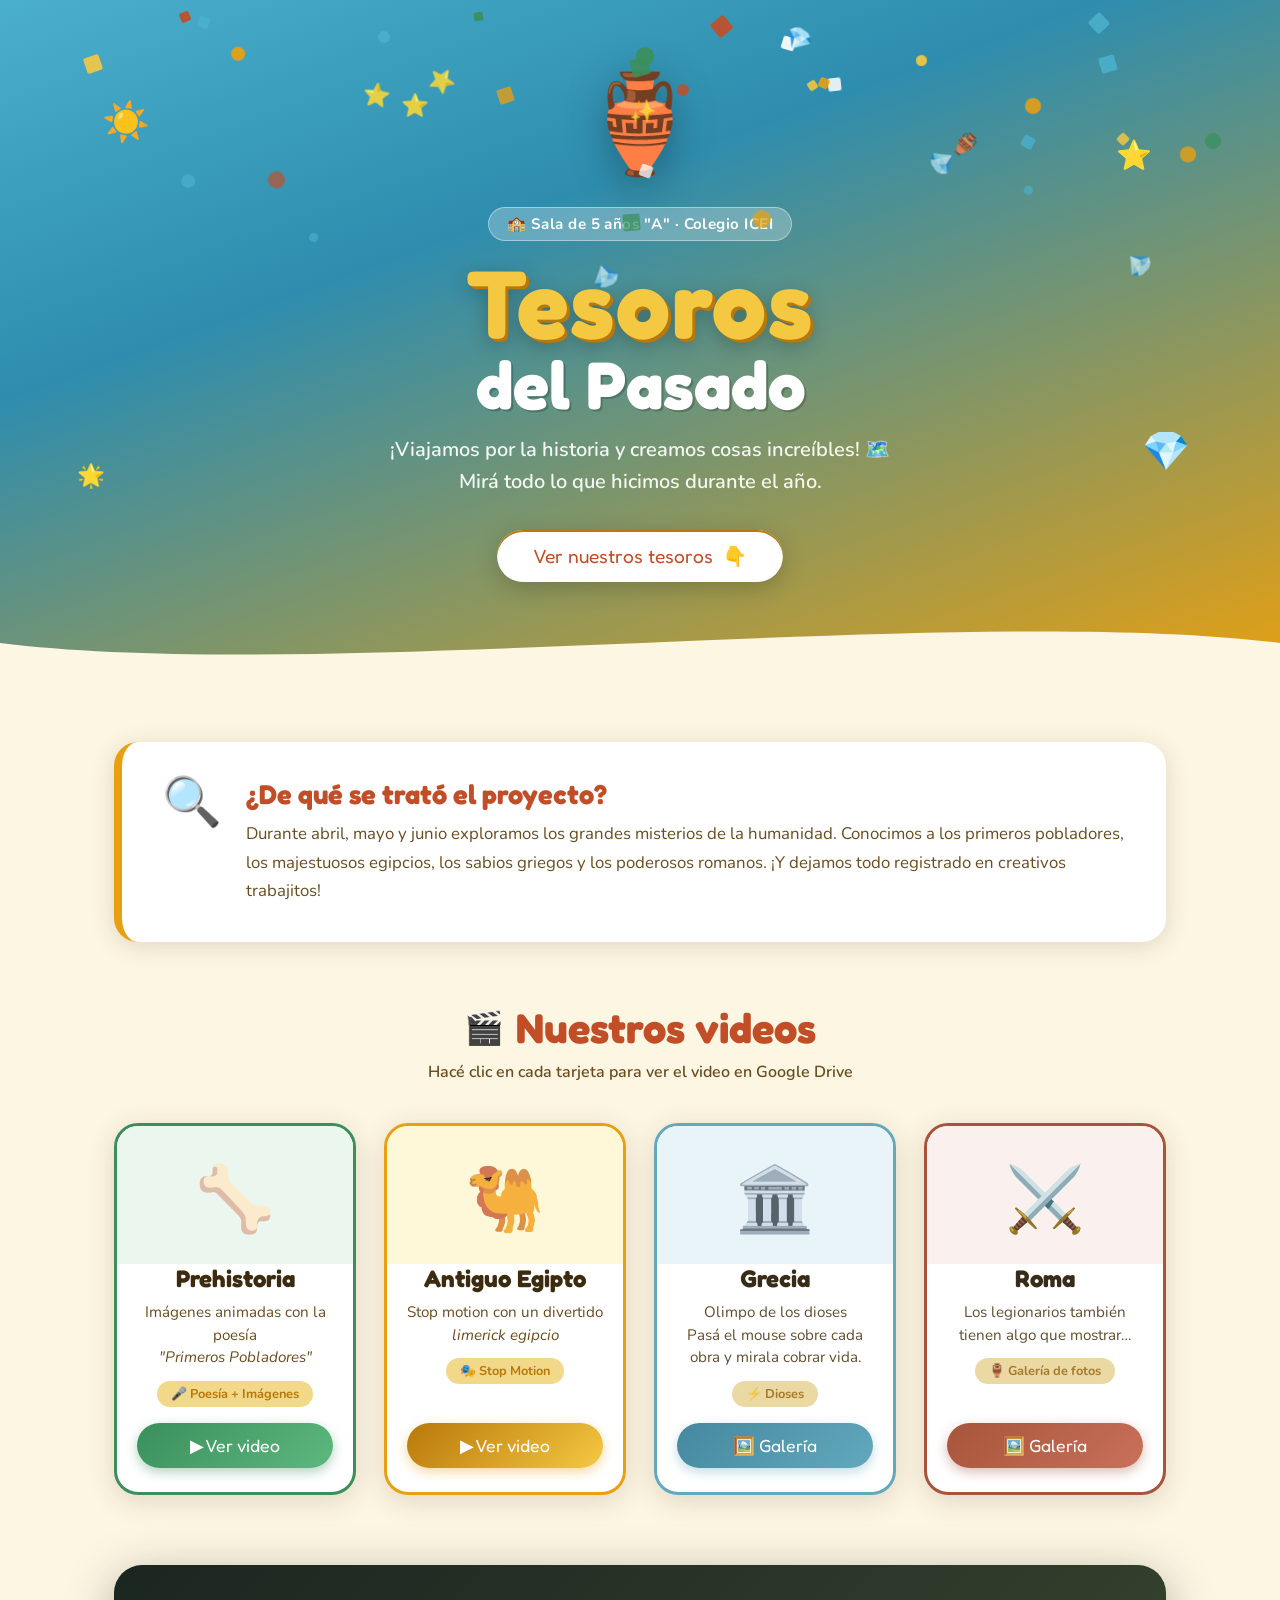
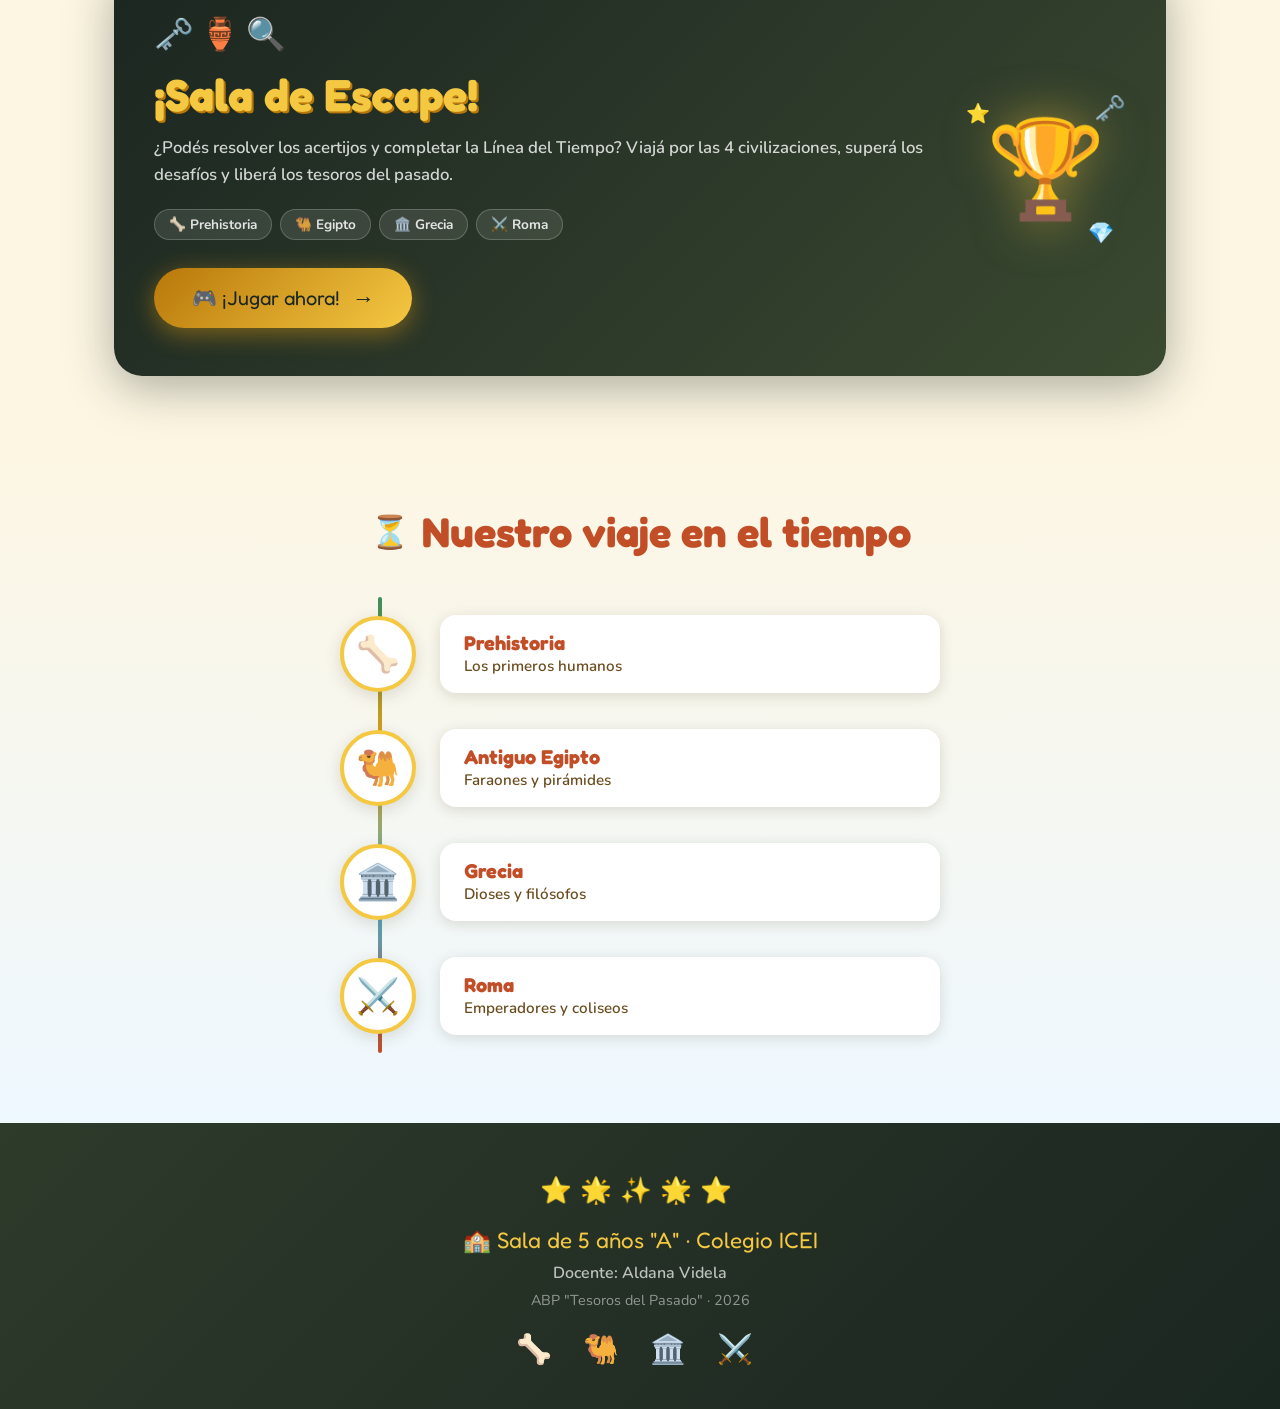
==== commit e7cc0372: "Update ROMA section with new gallery link" ====
--- a/index.html
+++ b/index.html
@@ -148,7 +148,6 @@
 
         <!-- ROMA -->
         <div class="civ-card coming-soon" data-civ="roma">
-          <div class="card-badge soon">🔒 Próximamente</div>
           <div class="card-emoji-wrap">
             <span class="card-emoji">⚔️</span>
           </div>
@@ -157,14 +156,16 @@
             <p class="card-desc">
               Los legionarios también<br/>tienen algo que mostrar…
             </p>
-            <div class="card-tag">⏳ En preparación</div>
-          </div>
-          <div class="card-btn disabled" aria-disabled="true">
-            🔒 ¡Muy pronto!
-          </div>
-        </div>
-
-      </div>
+            <div class="card-tag">🏺 Galería de fotos</div>
+          </div>
+            <a href="roma.html"
+              target="_blank"
+              rel="noopener noreferrer"
+              class="card-btn"
+              aria-label="Galería"
+          >
+            🖼️ Galería
+            </a>
     </div>
   </section>
 
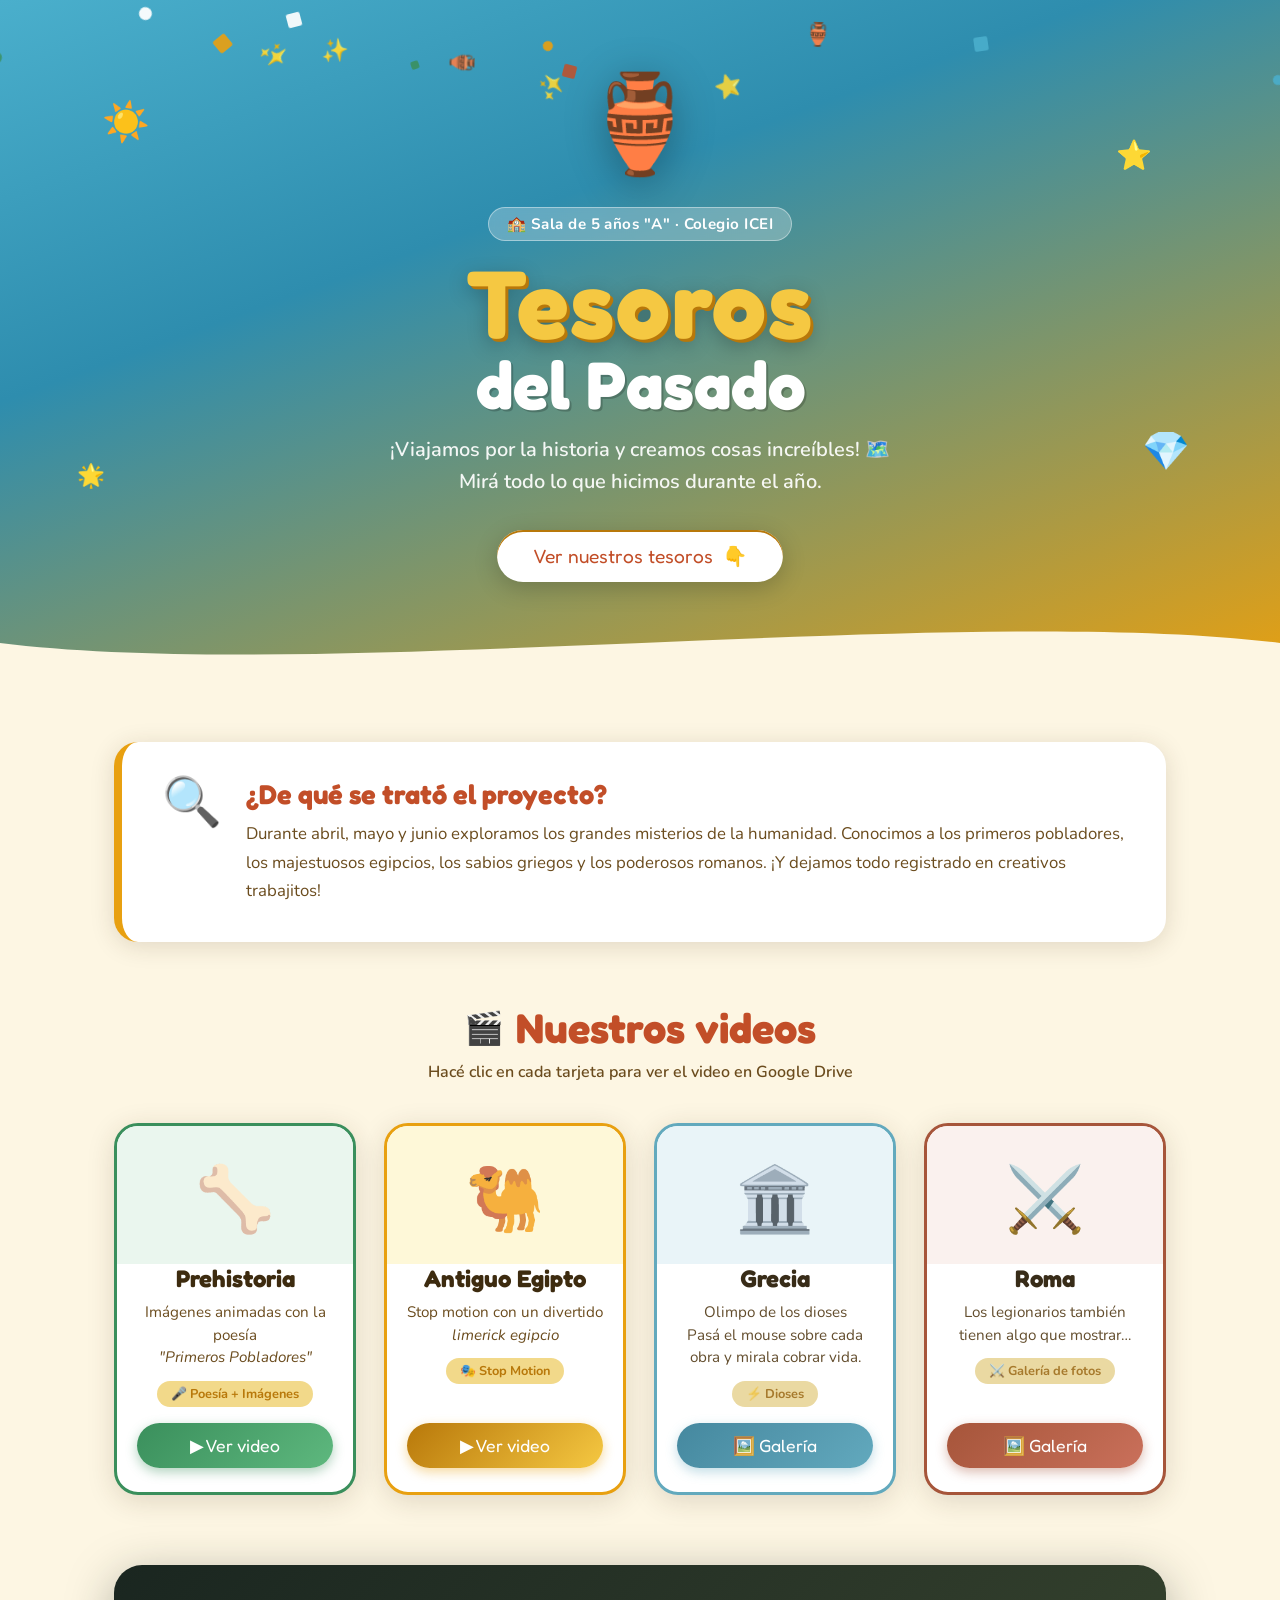
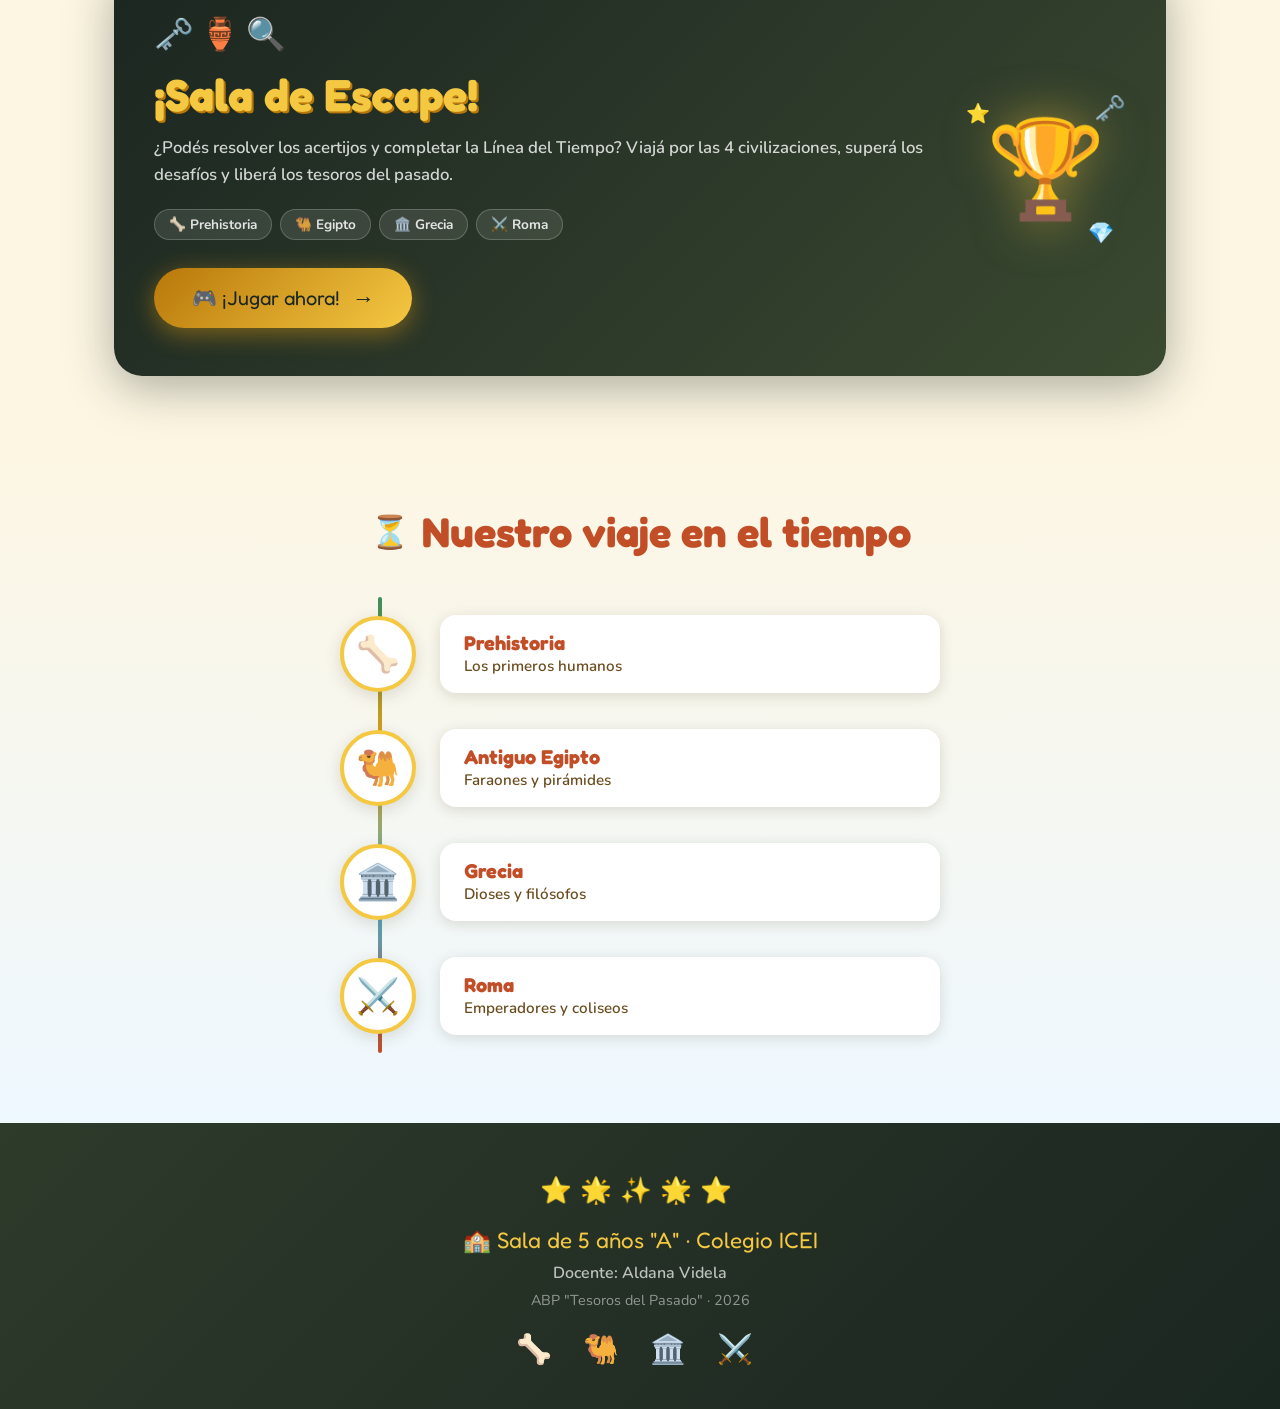
==== commit 4c8a585c: "Update card tag and link for Roma section" ====
--- a/index.html
+++ b/index.html
@@ -156,9 +156,9 @@
             <p class="card-desc">
               Los legionarios también<br/>tienen algo que mostrar…
             </p>
-            <div class="card-tag">🏺 Galería de fotos</div>
-          </div>
-            <a href="roma.html"
+            <div class="card-tag">⚔️ Galería de fotos</div>
+          </div>
+            <a href="roma/galeria.html"
               target="_blank"
               rel="noopener noreferrer"
               class="card-btn"
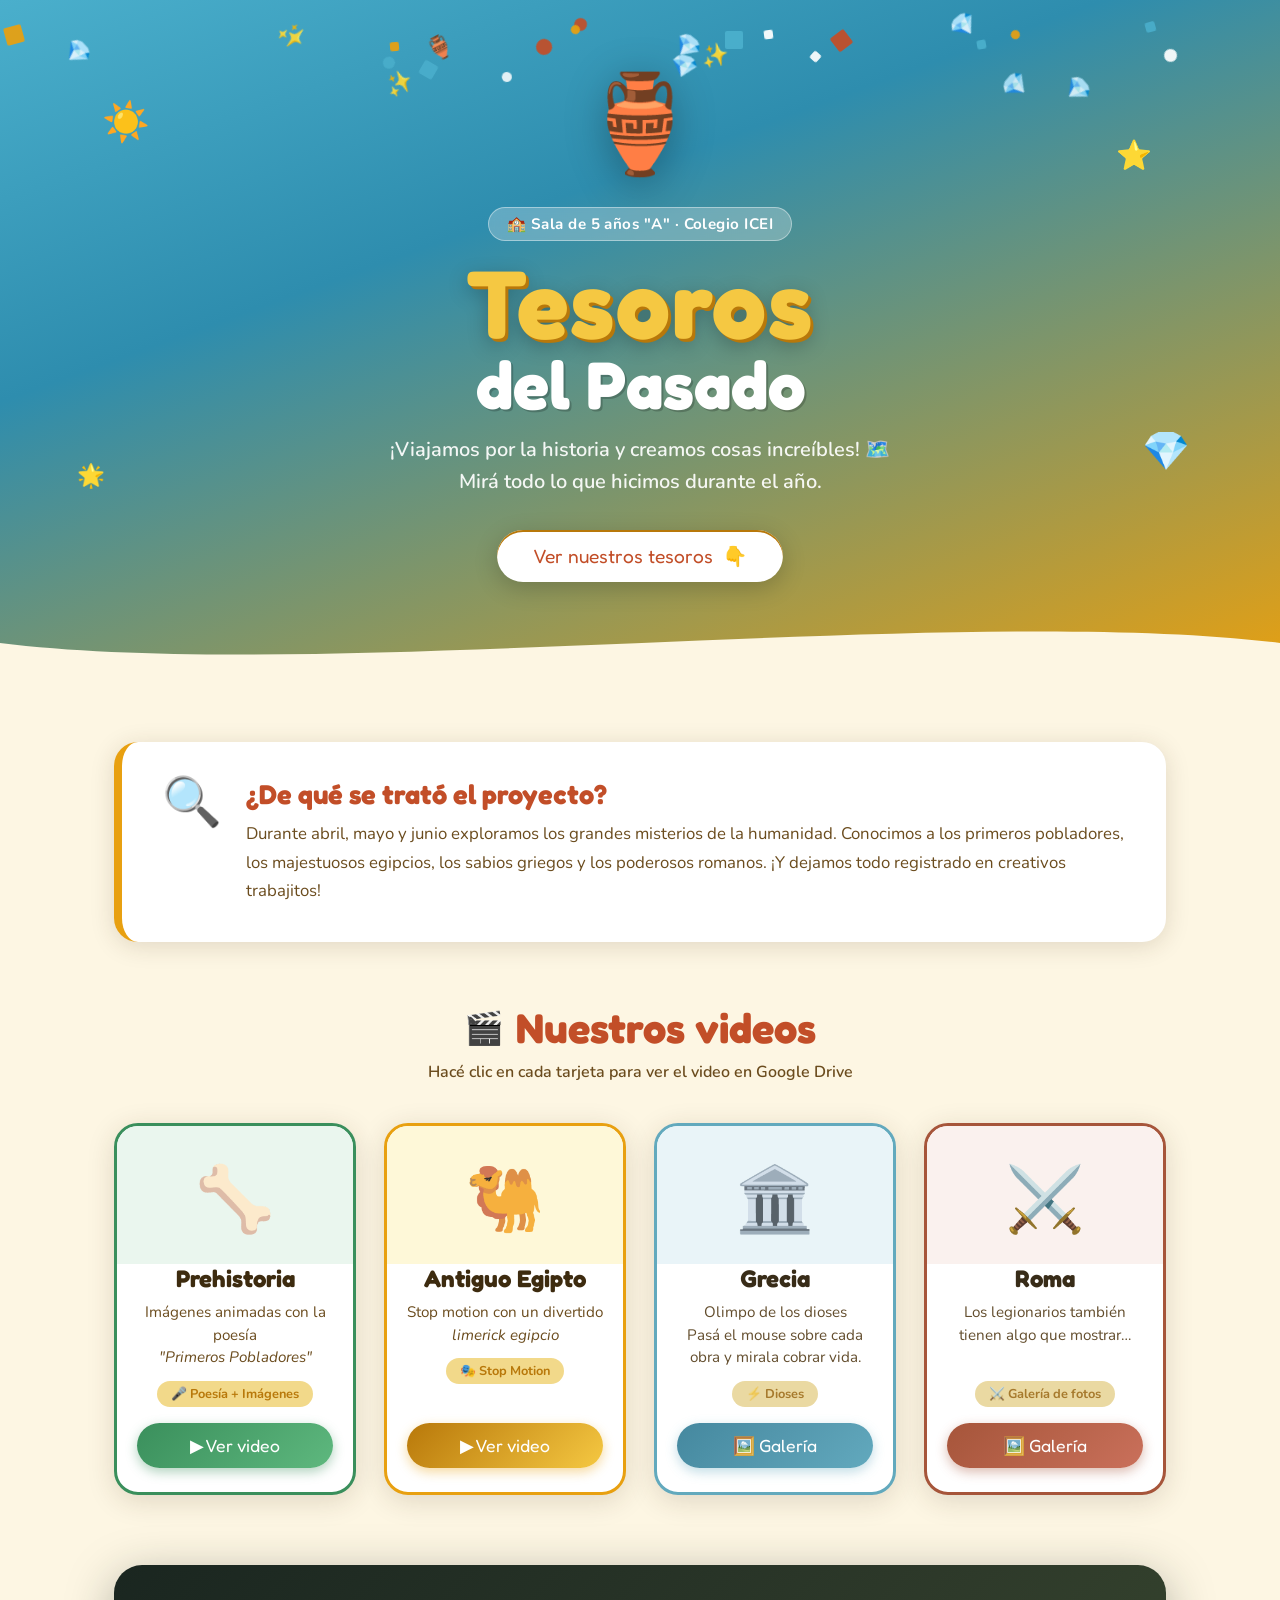
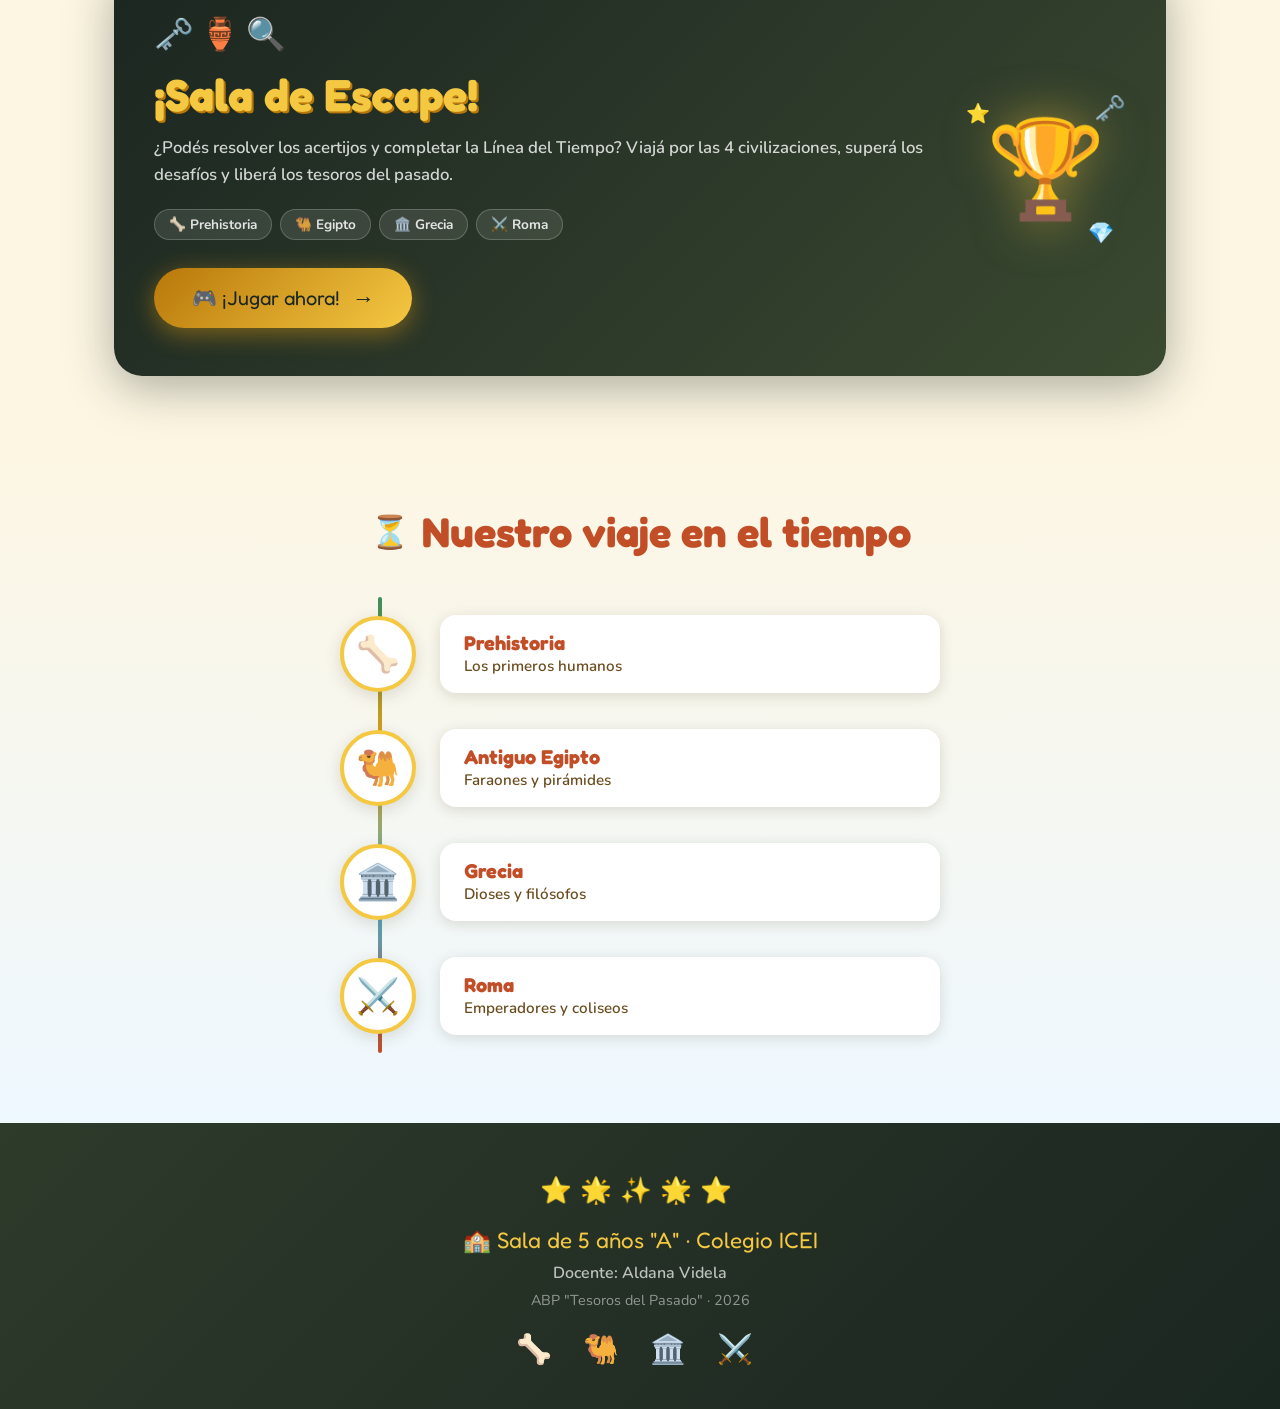
==== commit 474a8835: "Enhance ROMA section with new content Added additional content for the ROMA section in index.html." ====
--- a/index.html
+++ b/index.html
@@ -147,6 +147,7 @@
         </div>
 
         <!-- ROMA -->
+       <!-- ROMA -->
         <div class="civ-card coming-soon" data-civ="roma">
           <div class="card-emoji-wrap">
             <span class="card-emoji">⚔️</span>
@@ -155,6 +156,8 @@
             <h3 class="card-title">Roma</h3>
             <p class="card-desc">
               Los legionarios también<br/>tienen algo que mostrar…
+              <br>
+              <br>
             </p>
             <div class="card-tag">⚔️ Galería de fotos</div>
           </div>
